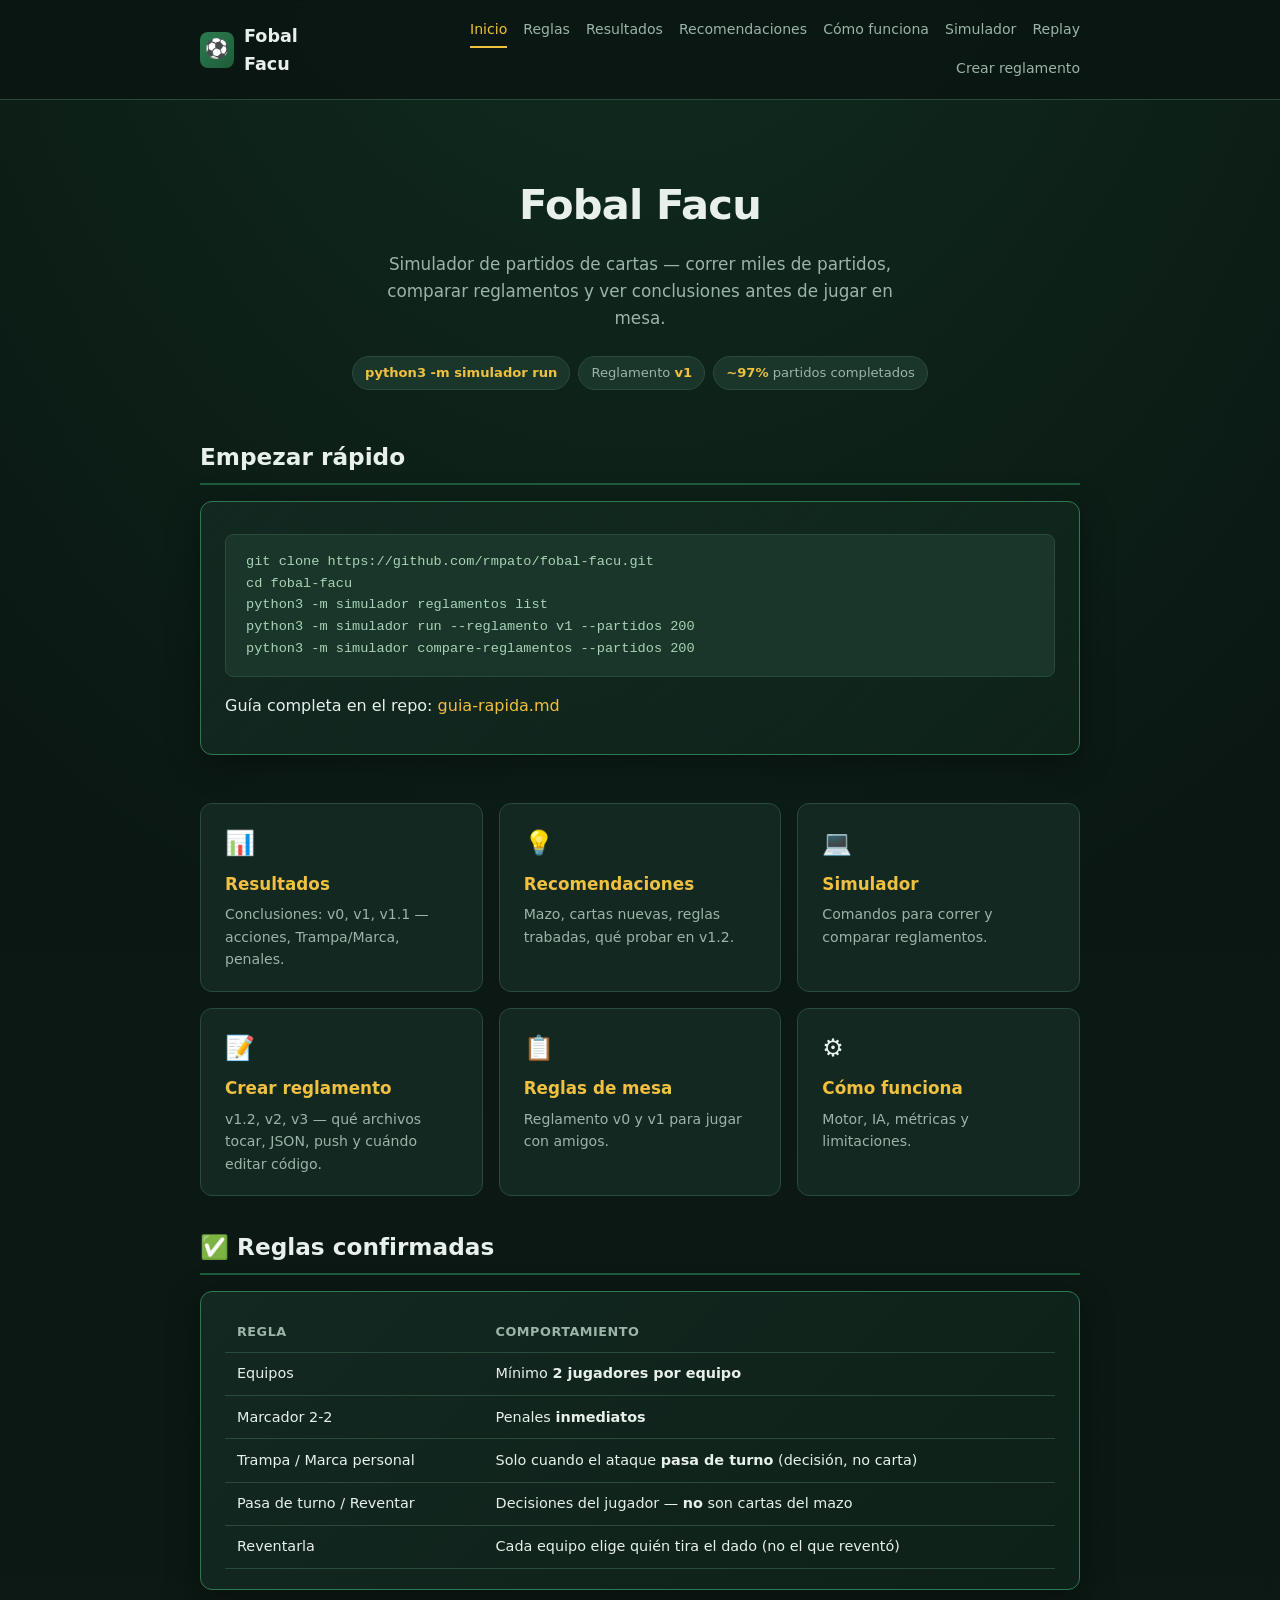
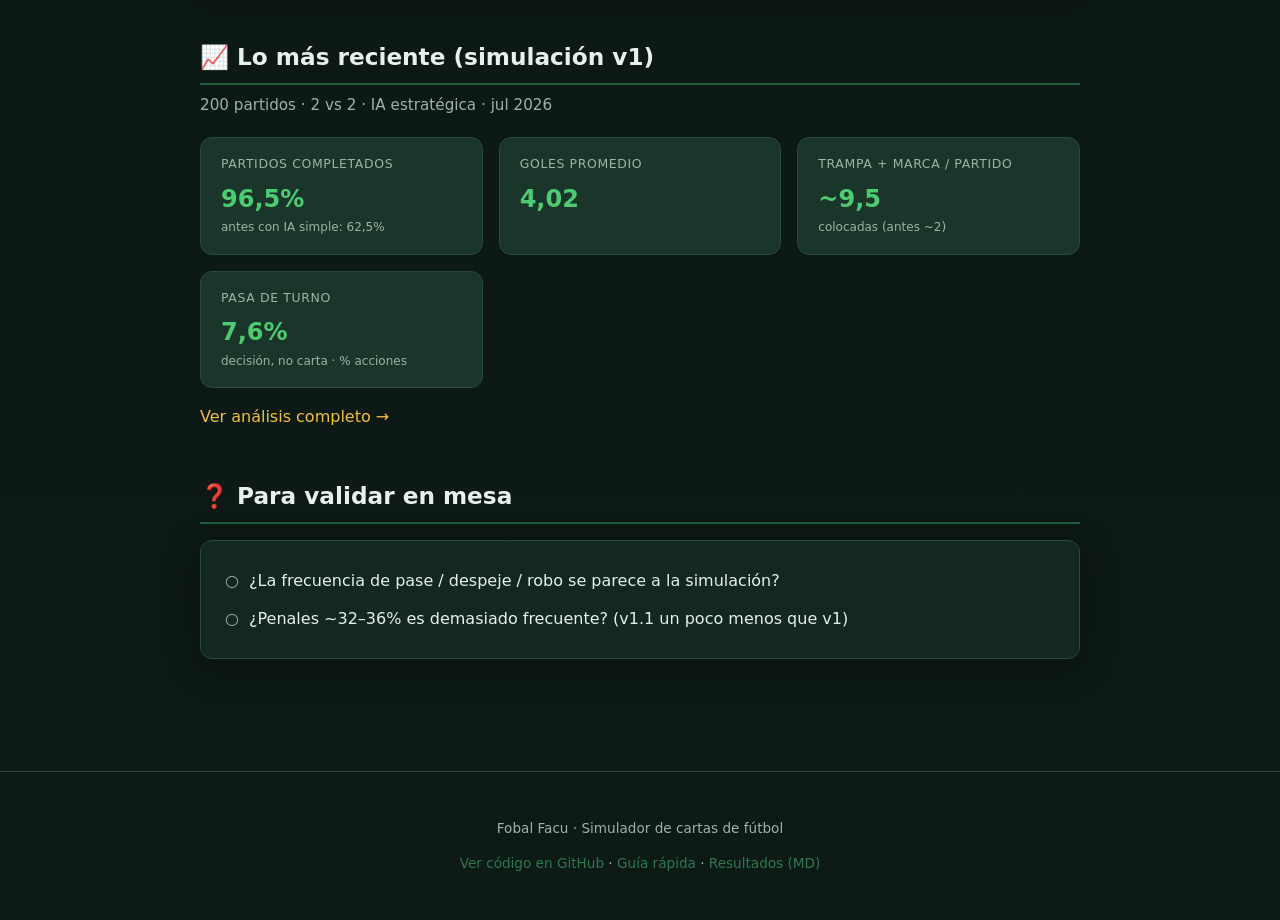
==== docs/index.html @ 6ca6398d "Add spectator mode, terminal replay controls, and web replay page. Introduce `simulador ver` with li" ====
<!DOCTYPE html>
<html lang="es-AR">
<head>
  <meta charset="UTF-8">
  <meta name="viewport" content="width=device-width, initial-scale=1.0">
  <base id="site-base" href="./">
  <script>
    (function () {
      var el = document.getElementById("site-base");
      if (location.hostname.endsWith("github.io")) {
        var repo = location.pathname.split("/").filter(Boolean)[0];
        if (repo) el.href = "/" + repo + "/";
      }
    })();
  </script>
  <meta name="description" content="Fobal Facu — juego de cartas de fútbol. Reglas, simulación y playtesting.">
  <title>Fobal Facu — Inicio</title>
  <link rel="stylesheet" href="assets/css/style.css">
</head>
<body>
  <header class="site-header">
    <div class="header-inner">
      <a class="logo" href="index.html">
        <span class="logo-icon">⚽</span>
        <span>Fobal Facu</span>
      </a>
      <nav>
        <a href="index.html" data-page="index.html">Inicio</a>
        <a href="reglas.html" data-page="reglas.html">Reglas</a>
        <a href="resultados.html" data-page="resultados.html">Resultados</a>
        <a href="recomendaciones.html" data-page="recomendaciones.html">Recomendaciones</a>
        <a href="como-funciona.html" data-page="como-funciona.html">Cómo funciona</a>
        <a href="simulador.html" data-page="simulador.html">Simulador</a>
        <a href="replay.html" data-page="replay.html">Replay</a>
        <a href="crear-reglamento.html" data-page="crear-reglamento.html">Crear reglamento</a>
      </nav>
    </div>
  </header>

  <main>
    <div class="hero">
      <h1>Fobal Facu</h1>
      <p class="subtitle">
        Simulador de partidos de cartas — correr miles de partidos, comparar reglamentos y ver conclusiones antes de jugar en mesa.
      </p>
      <div class="badges">
        <span class="badge"><strong>python3 -m simulador run</strong></span>
        <span class="badge">Reglamento <strong>v1</strong></span>
        <span class="badge"><strong>~97%</strong> partidos completados</span>
      </div>
    </div>

    <section id="quickstart">
      <h2>Empezar rápido</h2>
      <div class="card highlight">
        <pre><code>git clone https://github.com/rmpato/fobal-facu.git
cd fobal-facu
python3 -m simulador reglamentos list
python3 -m simulador run --reglamento v1 --partidos 200
python3 -m simulador compare-reglamentos --partidos 200</code></pre>
        <p>Guía completa en el repo: <a href="https://github.com/rmpato/fobal-facu/blob/main/docs/guia-rapida.md">guia-rapida.md</a></p>
      </div>
    </section>

    <div class="nav-cards">
      <a class="nav-card" href="resultados.html">
        <div class="icon">📊</div>
        <h3>Resultados</h3>
        <p>Conclusiones: v0, v1, v1.1 — acciones, Trampa/Marca, penales.</p>
      </a>
      <a class="nav-card" href="recomendaciones.html">
        <div class="icon">💡</div>
        <h3>Recomendaciones</h3>
        <p>Mazo, cartas nuevas, reglas trabadas, qué probar en v1.2.</p>
      </a>
      <a class="nav-card" href="simulador.html">
        <div class="icon">💻</div>
        <h3>Simulador</h3>
        <p>Comandos para correr y comparar reglamentos.</p>
      </a>
      <a class="nav-card" href="crear-reglamento.html">
        <div class="icon">📝</div>
        <h3>Crear reglamento</h3>
        <p>v1.2, v2, v3 — qué archivos tocar, JSON, push y cuándo editar código.</p>
      </a>
      <a class="nav-card" href="reglas.html">
        <div class="icon">📋</div>
        <h3>Reglas de mesa</h3>
        <p>Reglamento v0 y v1 para jugar con amigos.</p>
      </a>
      <a class="nav-card" href="como-funciona.html">
        <div class="icon">⚙️</div>
        <h3>Cómo funciona</h3>
        <p>Motor, IA, métricas y limitaciones.</p>
      </a>
    </div>

    <section id="confirmado">
      <h2>✅ Reglas confirmadas</h2>
      <div class="card highlight">
        <table>
          <thead><tr><th>Regla</th><th>Comportamiento</th></tr></thead>
          <tbody>
            <tr><td>Equipos</td><td>Mínimo <strong>2 jugadores por equipo</strong></td></tr>
            <tr><td>Marcador 2-2</td><td>Penales <strong>inmediatos</strong></td></tr>
            <tr><td>Trampa / Marca personal</td><td>Solo cuando el ataque <strong>pasa de turno</strong> (decisión, no carta)</td></tr>
            <tr><td>Pasa de turno / Reventar</td><td>Decisiones del jugador — <strong>no</strong> son cartas del mazo</td></tr>
            <tr><td>Reventarla</td><td>Cada equipo elige quién tira el dado (no el que reventó)</td></tr>
          </tbody>
        </table>
      </div>
    </section>

    <section>
      <h2>📈 Lo más reciente (simulación v1)</h2>
      <p class="section-lead">200 partidos · 2 vs 2 · IA estratégica · jul 2026</p>
      <div class="compare-grid">
        <div class="stat-box">
          <div class="label">Partidos completados</div>
          <div class="values"><span class="val v1">96,5%</span></div>
          <div class="unit">antes con IA simple: 62,5%</div>
        </div>
        <div class="stat-box">
          <div class="label">Goles promedio</div>
          <div class="values"><span class="val v1">4,02</span></div>
        </div>
        <div class="stat-box">
          <div class="label">Trampa + Marca / partido</div>
          <div class="values"><span class="val v1">~9,5</span></div>
          <div class="unit">colocadas (antes ~2)</div>
        </div>
        <div class="stat-box">
          <div class="label">Pasa de turno</div>
          <div class="values"><span class="val v1">7,6%</span></div>
          <div class="unit">decisión, no carta · % acciones</div>
        </div>
      </div>
      <p><a href="resultados.html">Ver análisis completo →</a></p>
    </section>

    <section>
      <h2>❓ Para validar en mesa</h2>
      <div class="card">
        <ul class="checklist">
          <li>¿La frecuencia de pase / despeje / robo se parece a la simulación?</li>
          <li>¿Penales ~32–36% es demasiado frecuente? (v1.1 un poco menos que v1)</li>
        </ul>
      </div>
    </section>
  </main>

  <footer class="site-footer">
    <p>Fobal Facu · Simulador de cartas de fútbol</p>
    <p>
      <a id="repo-link" href="https://github.com/rmpato/fobal-facu">Ver código en GitHub</a>
      · <a href="https://github.com/rmpato/fobal-facu/blob/main/docs/guia-rapida.md">Guía rápida</a>
      · <a href="https://github.com/rmpato/fobal-facu/blob/main/docs/resultados-iniciales.md">Resultados (MD)</a>
    </p>
  </footer>
  <script src="assets/js/main.js"></script>
</body>
</html>
---- docs/assets/css/style.css ----
:root {
  --bg: #0a1612;
  --bg-card: #122820;
  --bg-elevated: #1a3529;
  --pitch: #1e5c3a;
  --pitch-light: #2d7a50;
  --line: #2a4a3a;
  --text: #e8f0eb;
  --text-muted: #9bb5a8;
  --accent: #f0c040;
  --accent-soft: rgba(240, 192, 64, 0.15);
  --v0: #6b8f9e;
  --v1: #4ecb71;
  --v11: #7eb8e8;
  --warn: #e8924f;
  --radius: 12px;
  --shadow: 0 8px 32px rgba(0, 0, 0, 0.35);
  --font: "Segoe UI", system-ui, -apple-system, sans-serif;
  --mono: ui-monospace, "Cascadia Code", monospace;
  --max: 920px;
}

*,
*::before,
*::after {
  box-sizing: border-box;
}

html {
  scroll-behavior: smooth;
}

body {
  margin: 0;
  font-family: var(--font);
  background: var(--bg);
  color: var(--text);
  line-height: 1.6;
  background-image:
    radial-gradient(ellipse 80% 50% at 50% -10%, rgba(30, 92, 58, 0.35), transparent),
    linear-gradient(180deg, var(--bg) 0%, #0d1a15 100%);
  min-height: 100vh;
}

a {
  color: var(--accent);
  text-decoration: none;
}

a:hover {
  text-decoration: underline;
}

/* Header */
.site-header {
  position: sticky;
  top: 0;
  z-index: 100;
  background: rgba(10, 22, 18, 0.92);
  backdrop-filter: blur(12px);
  border-bottom: 1px solid var(--line);
}

.header-inner {
  max-width: var(--max);
  margin: 0 auto;
  padding: 0.75rem 1.25rem;
  display: flex;
  align-items: center;
  justify-content: space-between;
  gap: 1rem;
}

.logo {
  display: flex;
  align-items: center;
  gap: 0.6rem;
  font-weight: 700;
  font-size: 1.1rem;
  color: var(--text);
  text-decoration: none;
}

.logo:hover {
  text-decoration: none;
}

.logo-icon {
  width: 36px;
  height: 36px;
  background: linear-gradient(135deg, var(--pitch-light), var(--pitch));
  border-radius: 8px;
  display: grid;
  place-items: center;
  font-size: 1.2rem;
}

nav {
  display: flex;
  gap: 0.25rem 1rem;
  flex-wrap: wrap;
  justify-content: flex-end;
}

nav a {
  color: var(--text-muted);
  font-size: 0.88rem;
  font-weight: 500;
  padding: 0.35rem 0;
  text-decoration: none;
  border-bottom: 2px solid transparent;
}

nav a:hover,
nav a.active {
  color: var(--text);
  text-decoration: none;
  border-bottom-color: var(--accent);
}

nav a.active {
  color: var(--accent);
}

.page-hero {
  padding: 1.25rem 0 2rem;
}

.page-hero h1 {
  font-size: clamp(1.5rem, 4vw, 2rem);
  margin: 0 0 0.5rem;
}

.page-hero .lead {
  color: var(--text-muted);
  margin: 0;
  max-width: 640px;
}

.nav-cards {
  display: grid;
  grid-template-columns: repeat(auto-fit, minmax(240px, 1fr));
  gap: 1rem;
  margin: 2rem 0;
}

.nav-card {
  display: block;
  background: var(--bg-card);
  border: 1px solid var(--line);
  border-radius: var(--radius);
  padding: 1.25rem 1.5rem;
  color: var(--text);
  text-decoration: none;
  transition: border-color 0.15s, transform 0.15s;
}

.nav-card:hover {
  text-decoration: none;
  border-color: var(--pitch-light);
  transform: translateY(-2px);
}

.nav-card .icon {
  font-size: 1.5rem;
  margin-bottom: 0.5rem;
}

.nav-card h3 {
  margin: 0 0 0.35rem;
  color: var(--accent);
  font-size: 1.05rem;
}

.nav-card p {
  margin: 0;
  font-size: 0.88rem;
  color: var(--text-muted);
}

.section-lead {
  color: var(--text-muted);
  margin: -0.5rem 0 1.25rem;
  font-size: 0.95rem;
}

.tag {
  display: inline-block;
  font-size: 0.72rem;
  font-weight: 600;
  text-transform: uppercase;
  letter-spacing: 0.05em;
  padding: 0.2rem 0.5rem;
  border-radius: 4px;
  background: var(--accent-soft);
  color: var(--accent);
  margin-bottom: 0.5rem;
}

.tag.new {
  background: rgba(78, 203, 113, 0.15);
  color: var(--v1);
}

td.better {
  color: var(--v1);
  font-weight: 600;
}

td.worse {
  color: var(--warn);
}

.action-legend {
  display: flex;
  flex-wrap: wrap;
  gap: 0.5rem 1rem;
  margin: 1rem 0;
  font-size: 0.82rem;
}

.action-legend span::before {
  content: "";
  display: inline-block;
  width: 10px;
  height: 10px;
  border-radius: 2px;
  margin-right: 0.35rem;
  vertical-align: middle;
}

.legend-pase::before { background: var(--v1); }
.legend-despeje::before { background: #5a9fd4; }
.legend-robo::before { background: var(--warn); }
.legend-disparo::before { background: var(--accent); }
.legend-pasat::before { background: #b07ad4; }
.legend-falta::before { background: var(--v0); }

.breadcrumb {
  font-size: 0.85rem;
  color: var(--text-muted);
  margin-bottom: 0.5rem;
}

.breadcrumb a {
  color: var(--text-muted);
}

/* Main */
main {
  max-width: var(--max);
  margin: 0 auto;
  padding: 2rem 1.25rem 4rem;
}

.hero {
  text-align: center;
  padding: 2.5rem 0 3rem;
}

.hero h1 {
  font-size: clamp(1.8rem, 5vw, 2.6rem);
  margin: 0 0 0.75rem;
  letter-spacing: -0.02em;
}

.hero .subtitle {
  color: var(--text-muted);
  font-size: 1.05rem;
  max-width: 540px;
  margin: 0 auto 1.5rem;
}

.badges {
  display: flex;
  gap: 0.5rem;
  justify-content: center;
  flex-wrap: wrap;
}

.badge {
  background: var(--bg-elevated);
  border: 1px solid var(--line);
  padding: 0.35rem 0.75rem;
  border-radius: 999px;
  font-size: 0.82rem;
  color: var(--text-muted);
}

.badge strong {
  color: var(--accent);
}

/* Sections */
section {
  margin-bottom: 3rem;
}

section h2 {
  font-size: 1.45rem;
  margin: 0 0 1rem;
  padding-bottom: 0.5rem;
  border-bottom: 2px solid var(--pitch);
  display: flex;
  align-items: center;
  gap: 0.5rem;
}

section h3 {
  font-size: 1.1rem;
  margin: 1.5rem 0 0.75rem;
  color: var(--accent);
}

.card {
  background: var(--bg-card);
  border: 1px solid var(--line);
  border-radius: var(--radius);
  padding: 1.25rem 1.5rem;
  margin-bottom: 1rem;
  box-shadow: var(--shadow);
}

.card.highlight {
  border-color: var(--pitch-light);
  background: linear-gradient(135deg, var(--bg-card), rgba(30, 92, 58, 0.12));
}

.card.warn {
  border-color: rgba(232, 146, 79, 0.4);
  background: rgba(232, 146, 79, 0.06);
}

/* Tabs */
.tabs {
  display: flex;
  gap: 0.5rem;
  margin-bottom: 1rem;
}

.tab-btn {
  background: var(--bg-elevated);
  border: 1px solid var(--line);
  color: var(--text-muted);
  padding: 0.5rem 1rem;
  border-radius: 8px;
  cursor: pointer;
  font-family: inherit;
  font-size: 0.9rem;
  font-weight: 600;
  transition: all 0.15s;
}

.tab-btn:hover {
  color: var(--text);
  border-color: var(--pitch-light);
}

.tab-btn.active {
  background: var(--pitch);
  color: white;
  border-color: var(--pitch-light);
}

.tab-panel {
  display: none;
}

.tab-panel.active {
  display: block;
}

/* Tables */
.table-wrap {
  overflow-x: auto;
  margin: 1rem 0;
}

table {
  width: 100%;
  border-collapse: collapse;
  font-size: 0.9rem;
}

th,
td {
  padding: 0.6rem 0.75rem;
  text-align: left;
  border-bottom: 1px solid var(--line);
}

th {
  color: var(--text-muted);
  font-weight: 600;
  font-size: 0.8rem;
  text-transform: uppercase;
  letter-spacing: 0.04em;
}

tr:hover td {
  background: rgba(255, 255, 255, 0.02);
}

.num {
  font-variant-numeric: tabular-nums;
  text-align: right;
}

td.v0 {
  color: var(--v0);
}

td.v1 {
  color: var(--v1);
}

td.v11 {
  color: var(--v11);
}

/* Bar charts */
.bar-chart {
  display: flex;
  flex-direction: column;
  gap: 0.85rem;
  margin: 1.25rem 0;
}

.bar-row {
  display: grid;
  grid-template-columns: 140px 1fr 48px;
  gap: 0.75rem;
  align-items: center;
}

.bar-label {
  font-size: 0.85rem;
  color: var(--text-muted);
}

.bar-track {
  height: 22px;
  background: var(--bg-elevated);
  border-radius: 6px;
  overflow: hidden;
  border: 1px solid var(--line);
}

.bar-fill {
  height: 100%;
  border-radius: 5px;
  transition: width 0.6s ease;
}

.bar-fill.v0 {
  background: linear-gradient(90deg, #4a6670, var(--v0));
}

.bar-fill.v1 {
  background: linear-gradient(90deg, #2d8a4a, var(--v1));
}

.bar-fill.gold {
  background: linear-gradient(90deg, #b8922a, var(--accent));
}

.bar-value {
  font-size: 0.85rem;
  font-weight: 600;
  text-align: right;
  font-variant-numeric: tabular-nums;
}

/* Compare grid */
.compare-grid {
  display: grid;
  grid-template-columns: repeat(auto-fit, minmax(260px, 1fr));
  gap: 1rem;
  margin: 1rem 0;
}

.stat-box {
  background: var(--bg-elevated);
  border: 1px solid var(--line);
  border-radius: var(--radius);
  padding: 1rem 1.25rem;
}

.stat-box .label {
  font-size: 0.78rem;
  text-transform: uppercase;
  letter-spacing: 0.05em;
  color: var(--text-muted);
  margin-bottom: 0.35rem;
}

.stat-box .values {
  display: flex;
  gap: 1rem;
  align-items: baseline;
}

.stat-box .val {
  font-size: 1.5rem;
  font-weight: 700;
}

.stat-box .val.v0 {
  color: var(--v0);
}

.stat-box .val.v1 {
  color: var(--v1);
}

.stat-box .val.v11 {
  color: var(--v11);
}

.stat-box .unit {
  font-size: 0.75rem;
  color: var(--text-muted);
}

/* Lists */
ul.findings {
  margin: 0;
  padding-left: 1.25rem;
}

ul.findings li {
  margin-bottom: 0.5rem;
}

ul.findings li::marker {
  color: var(--pitch-light);
}

code,
pre {
  font-family: var(--mono);
  font-size: 0.85rem;
}

pre {
  background: var(--bg-elevated);
  border: 1px solid var(--line);
  border-radius: 8px;
  padding: 1rem 1.25rem;
  overflow-x: auto;
  margin: 0.75rem 0;
}

pre code {
  color: #a8d4b8;
}

/* Deck pills */
.deck-grid {
  display: grid;
  grid-template-columns: repeat(auto-fill, minmax(200px, 1fr));
  gap: 0.5rem;
}

.deck-item {
  display: flex;
  justify-content: space-between;
  background: var(--bg-elevated);
  border: 1px solid var(--line);
  border-radius: 8px;
  padding: 0.5rem 0.75rem;
  font-size: 0.88rem;
}

.deck-item .count {
  color: var(--accent);
  font-weight: 700;
}

/* Footer */
.site-footer {
  border-top: 1px solid var(--line);
  padding: 2rem 1.25rem;
  text-align: center;
  color: var(--text-muted);
  font-size: 0.85rem;
}

.site-footer a {
  color: var(--pitch-light);
}

.checklist {
  list-style: none;
  padding: 0;
  margin: 0;
}

.checklist li {
  padding: 0.4rem 0;
  padding-left: 1.5rem;
  position: relative;
}

.checklist li::before {
  content: "○";
  position: absolute;
  left: 0;
  color: var(--text-muted);
}

/* Flow diagram */
.flow-steps {
  display: flex;
  flex-direction: column;
  gap: 0.25rem;
}

.flow-step {
  display: flex;
  gap: 1rem;
  align-items: flex-start;
  background: var(--bg-elevated);
  border: 1px solid var(--line);
  border-radius: 8px;
  padding: 0.85rem 1rem;
}

.flow-num {
  flex-shrink: 0;
  width: 28px;
  height: 28px;
  background: var(--pitch);
  color: white;
  border-radius: 50%;
  display: grid;
  place-items: center;
  font-size: 0.85rem;
  font-weight: 700;
}

.flow-arrow {
  text-align: center;
  color: var(--text-muted);
  font-size: 0.9rem;
  padding: 0.15rem 0;
}

.flow-diagram {
  font-size: 0.8rem;
  line-height: 1.5;
  color: #a8d4b8;
  white-space: pre-wrap;
  margin: 0;
}

@media (max-width: 600px) {
  .bar-row {
    grid-template-columns: 1fr;
    gap: 0.25rem;
  }

  .bar-value {
    text-align: left;
  }

  nav {
    justify-content: center;
    gap: 0.5rem 0.75rem;
  }

  nav a {
    font-size: 0.8rem;
  }

  .header-inner {
    flex-direction: column;
    align-items: stretch;
  }
}
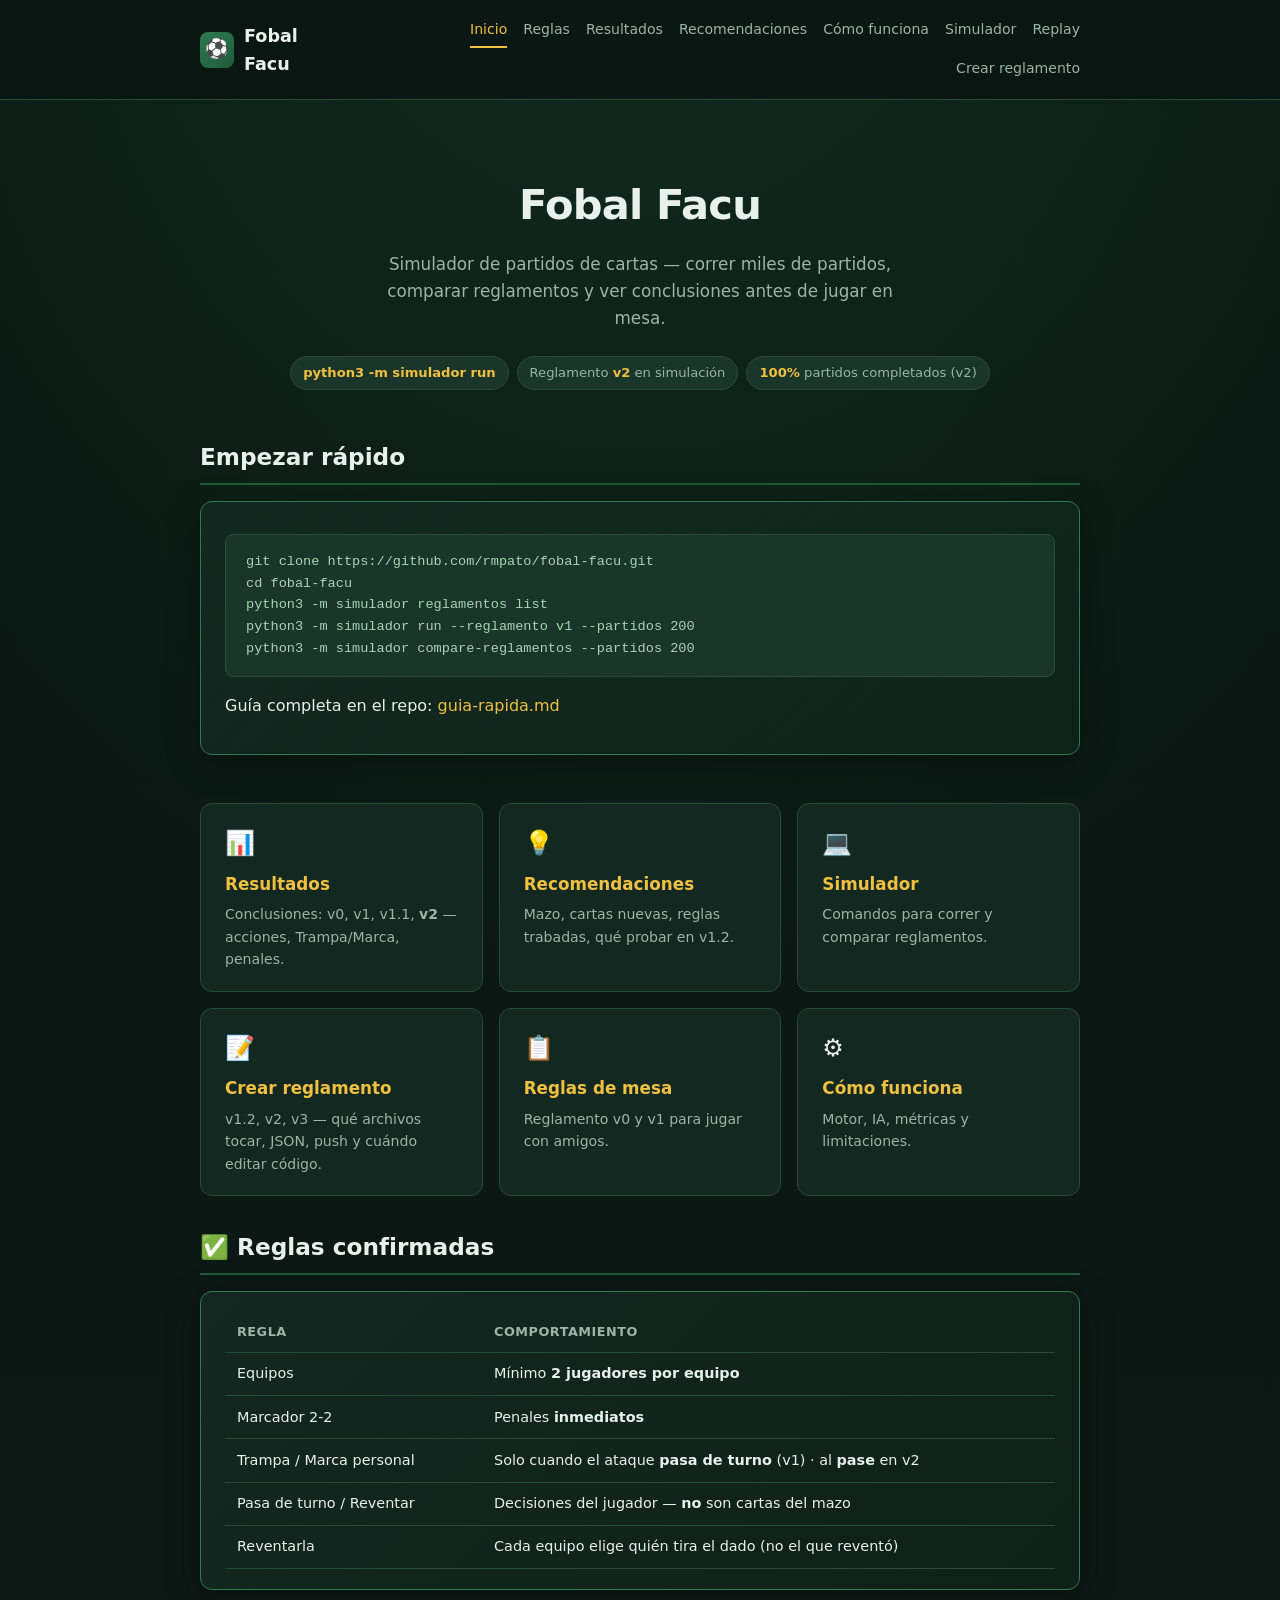
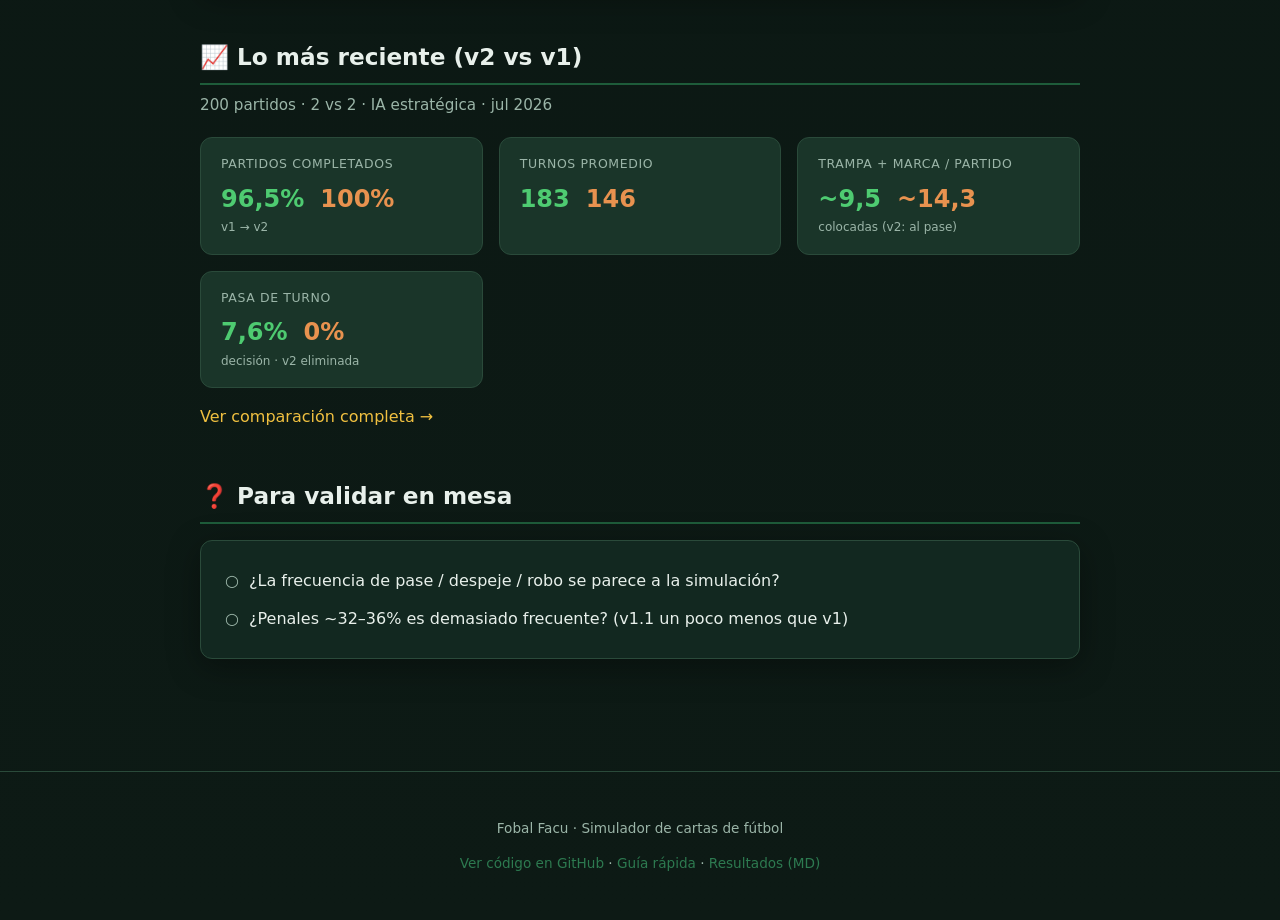
==== commit 0fce540f: "Add reglamento v2 and publish comparison results on the site. Introduces v2 rules (no pasa turno, tr" ====
--- a/docs/index.html
+++ b/docs/index.html
@@ -45,8 +45,8 @@
       </p>
       <div class="badges">
         <span class="badge"><strong>python3 -m simulador run</strong></span>
-        <span class="badge">Reglamento <strong>v1</strong></span>
-        <span class="badge"><strong>~97%</strong> partidos completados</span>
+        <span class="badge">Reglamento <strong>v2</strong> en simulación</span>
+        <span class="badge"><strong>100%</strong> partidos completados (v2)</span>
       </div>
     </div>
 
@@ -66,7 +66,7 @@
       <a class="nav-card" href="resultados.html">
         <div class="icon">📊</div>
         <h3>Resultados</h3>
-        <p>Conclusiones: v0, v1, v1.1 — acciones, Trampa/Marca, penales.</p>
+        <p>Conclusiones: v0, v1, v1.1, <strong>v2</strong> — acciones, Trampa/Marca, penales.</p>
       </a>
       <a class="nav-card" href="recomendaciones.html">
         <div class="icon">💡</div>
@@ -103,7 +103,7 @@
           <tbody>
             <tr><td>Equipos</td><td>Mínimo <strong>2 jugadores por equipo</strong></td></tr>
             <tr><td>Marcador 2-2</td><td>Penales <strong>inmediatos</strong></td></tr>
-            <tr><td>Trampa / Marca personal</td><td>Solo cuando el ataque <strong>pasa de turno</strong> (decisión, no carta)</td></tr>
+            <tr><td>Trampa / Marca personal</td><td>Solo cuando el ataque <strong>pasa de turno</strong> (v1) · al <strong>pase</strong> en v2</td></tr>
             <tr><td>Pasa de turno / Reventar</td><td>Decisiones del jugador — <strong>no</strong> son cartas del mazo</td></tr>
             <tr><td>Reventarla</td><td>Cada equipo elige quién tira el dado (no el que reventó)</td></tr>
           </tbody>
@@ -112,30 +112,30 @@
     </section>
 
     <section>
-      <h2>📈 Lo más reciente (simulación v1)</h2>
+      <h2>📈 Lo más reciente (v2 vs v1)</h2>
       <p class="section-lead">200 partidos · 2 vs 2 · IA estratégica · jul 2026</p>
       <div class="compare-grid">
         <div class="stat-box">
           <div class="label">Partidos completados</div>
-          <div class="values"><span class="val v1">96,5%</span></div>
-          <div class="unit">antes con IA simple: 62,5%</div>
+          <div class="values"><span class="val v1">96,5%</span><span class="val v2">100%</span></div>
+          <div class="unit">v1 → v2</div>
         </div>
         <div class="stat-box">
-          <div class="label">Goles promedio</div>
-          <div class="values"><span class="val v1">4,02</span></div>
+          <div class="label">Turnos promedio</div>
+          <div class="values"><span class="val v1">183</span><span class="val v2">146</span></div>
         </div>
         <div class="stat-box">
           <div class="label">Trampa + Marca / partido</div>
-          <div class="values"><span class="val v1">~9,5</span></div>
-          <div class="unit">colocadas (antes ~2)</div>
+          <div class="values"><span class="val v1">~9,5</span><span class="val v2">~14,3</span></div>
+          <div class="unit">colocadas (v2: al pase)</div>
         </div>
         <div class="stat-box">
           <div class="label">Pasa de turno</div>
-          <div class="values"><span class="val v1">7,6%</span></div>
-          <div class="unit">decisión, no carta · % acciones</div>
+          <div class="values"><span class="val v1">7,6%</span><span class="val v2">0%</span></div>
+          <div class="unit">decisión · v2 eliminada</div>
         </div>
       </div>
-      <p><a href="resultados.html">Ver análisis completo →</a></p>
+      <p><a href="resultados.html#compare-cli">Ver comparación completa →</a></p>
     </section>
 
     <section>
--- a/docs/assets/css/style.css
+++ b/docs/assets/css/style.css
@@ -12,6 +12,7 @@
   --v0: #6b8f9e;
   --v1: #4ecb71;
   --v11: #7eb8e8;
+  --v2: #e8924f;
   --warn: #e8924f;
   --radius: 12px;
   --shadow: 0 8px 32px rgba(0, 0, 0, 0.35);
@@ -418,6 +419,11 @@
   color: var(--v11);
 }
 
+td.v2 {
+  color: var(--v2);
+  font-weight: 600;
+}
+
 /* Bar charts */
 .bar-chart {
   display: flex;
@@ -458,6 +464,10 @@
 
 .bar-fill.v1 {
   background: linear-gradient(90deg, #2d8a4a, var(--v1));
+}
+
+.bar-fill.v2 {
+  background: linear-gradient(90deg, #c07030, var(--v2));
 }
 
 .bar-fill.gold {
@@ -515,6 +525,10 @@
 
 .stat-box .val.v11 {
   color: var(--v11);
+}
+
+.stat-box .val.v2 {
+  color: var(--v2);
 }
 
 .stat-box .unit {
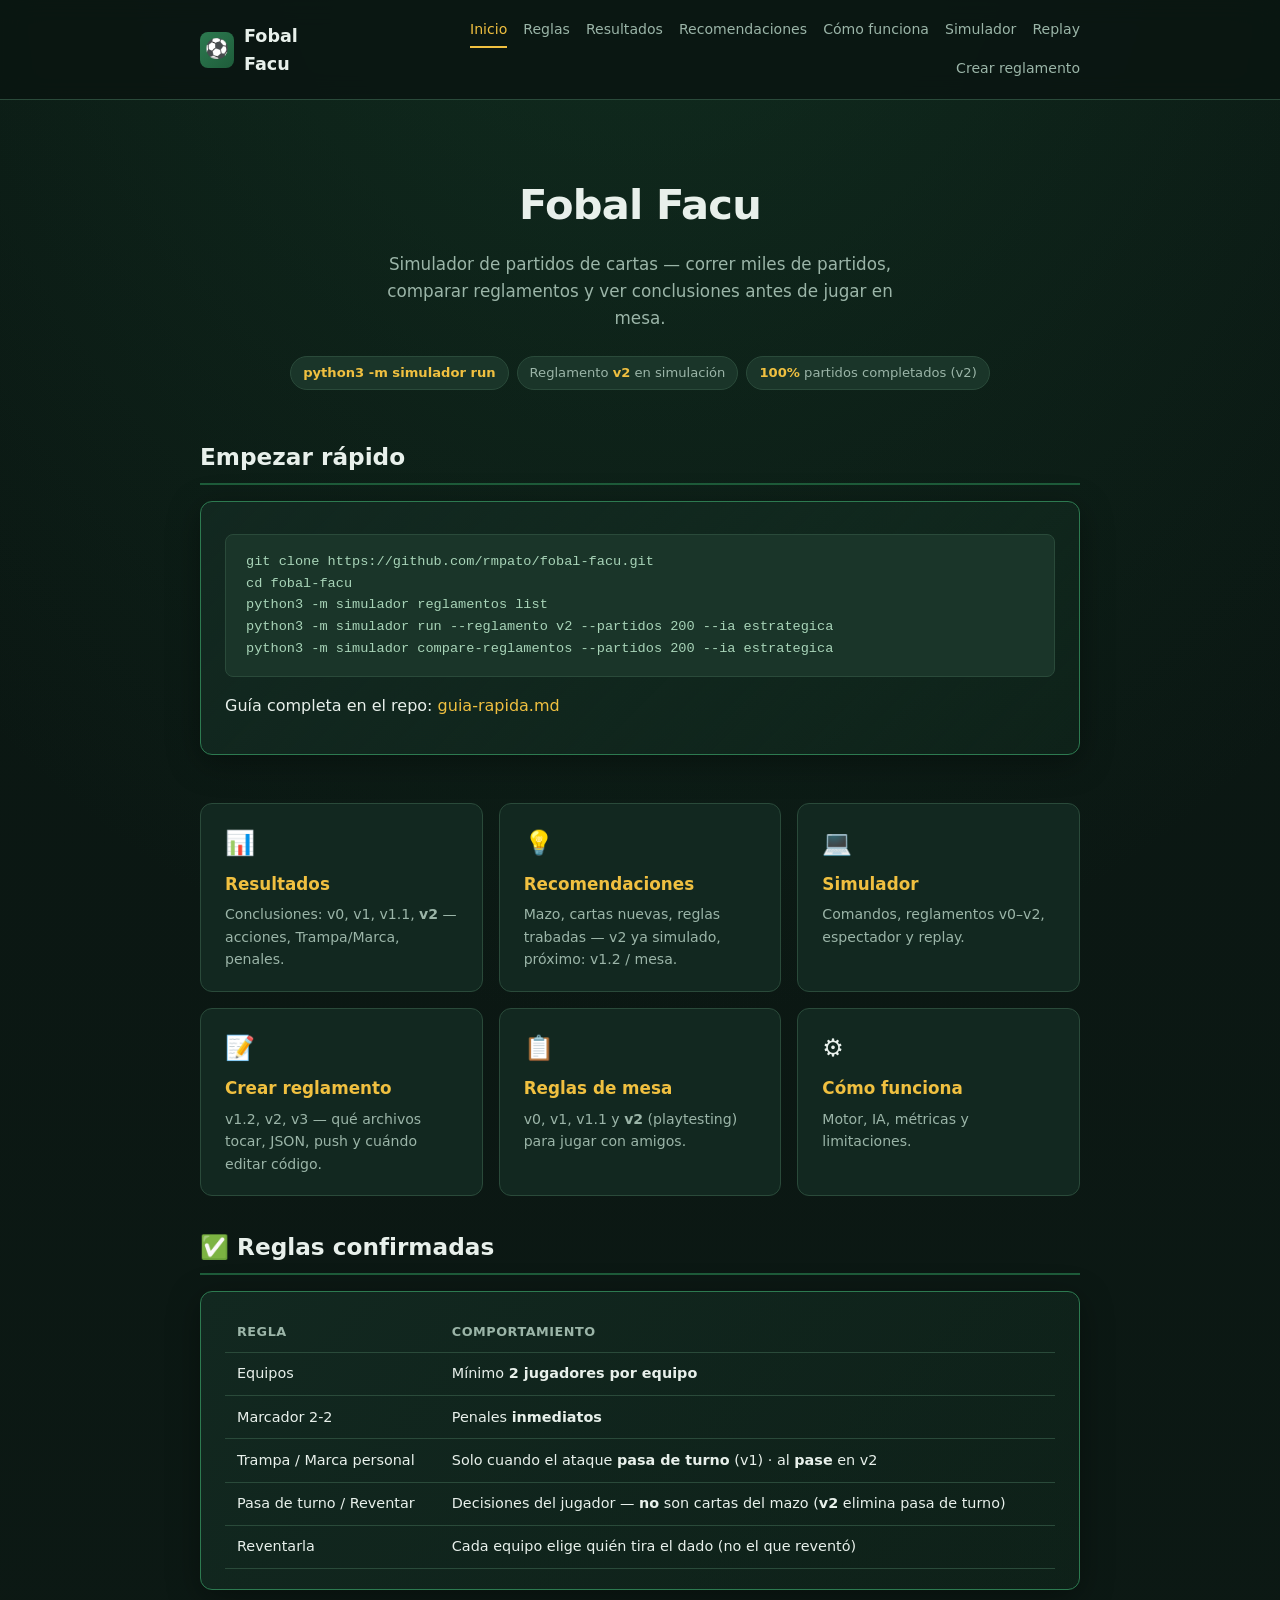
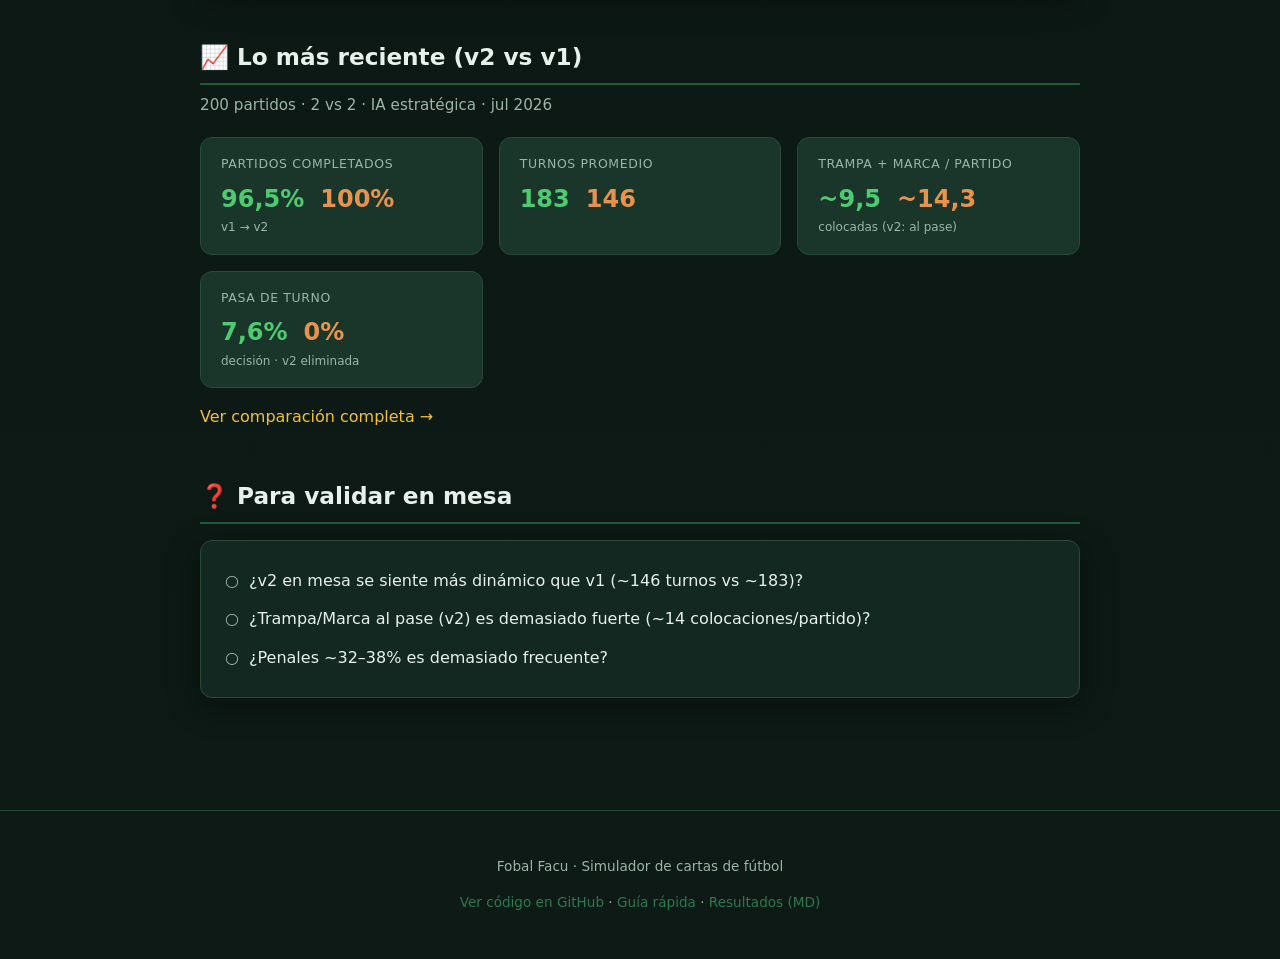
==== commit 6ba6f6b8: "Refresh site pages for reglamento v2 and latest sim state. Expand simulador.html with reglamentos ta" ====
--- a/docs/index.html
+++ b/docs/index.html
@@ -56,8 +56,8 @@
         <pre><code>git clone https://github.com/rmpato/fobal-facu.git
 cd fobal-facu
 python3 -m simulador reglamentos list
-python3 -m simulador run --reglamento v1 --partidos 200
-python3 -m simulador compare-reglamentos --partidos 200</code></pre>
+python3 -m simulador run --reglamento v2 --partidos 200 --ia estrategica
+python3 -m simulador compare-reglamentos --partidos 200 --ia estrategica</code></pre>
         <p>Guía completa en el repo: <a href="https://github.com/rmpato/fobal-facu/blob/main/docs/guia-rapida.md">guia-rapida.md</a></p>
       </div>
     </section>
@@ -71,12 +71,12 @@
       <a class="nav-card" href="recomendaciones.html">
         <div class="icon">💡</div>
         <h3>Recomendaciones</h3>
-        <p>Mazo, cartas nuevas, reglas trabadas, qué probar en v1.2.</p>
+        <p>Mazo, cartas nuevas, reglas trabadas — v2 ya simulado, próximo: v1.2 / mesa.</p>
       </a>
       <a class="nav-card" href="simulador.html">
         <div class="icon">💻</div>
         <h3>Simulador</h3>
-        <p>Comandos para correr y comparar reglamentos.</p>
+        <p>Comandos, reglamentos v0–v2, espectador y replay.</p>
       </a>
       <a class="nav-card" href="crear-reglamento.html">
         <div class="icon">📝</div>
@@ -86,7 +86,7 @@
       <a class="nav-card" href="reglas.html">
         <div class="icon">📋</div>
         <h3>Reglas de mesa</h3>
-        <p>Reglamento v0 y v1 para jugar con amigos.</p>
+        <p>v0, v1, v1.1 y <strong>v2</strong> (playtesting) para jugar con amigos.</p>
       </a>
       <a class="nav-card" href="como-funciona.html">
         <div class="icon">⚙️</div>
@@ -104,7 +104,7 @@
             <tr><td>Equipos</td><td>Mínimo <strong>2 jugadores por equipo</strong></td></tr>
             <tr><td>Marcador 2-2</td><td>Penales <strong>inmediatos</strong></td></tr>
             <tr><td>Trampa / Marca personal</td><td>Solo cuando el ataque <strong>pasa de turno</strong> (v1) · al <strong>pase</strong> en v2</td></tr>
-            <tr><td>Pasa de turno / Reventar</td><td>Decisiones del jugador — <strong>no</strong> son cartas del mazo</td></tr>
+            <tr><td>Pasa de turno / Reventar</td><td>Decisiones del jugador — <strong>no</strong> son cartas del mazo (<strong>v2</strong> elimina pasa de turno)</td></tr>
             <tr><td>Reventarla</td><td>Cada equipo elige quién tira el dado (no el que reventó)</td></tr>
           </tbody>
         </table>
@@ -142,8 +142,9 @@
       <h2>❓ Para validar en mesa</h2>
       <div class="card">
         <ul class="checklist">
-          <li>¿La frecuencia de pase / despeje / robo se parece a la simulación?</li>
-          <li>¿Penales ~32–36% es demasiado frecuente? (v1.1 un poco menos que v1)</li>
+          <li>¿v2 en mesa se siente más dinámico que v1 (~146 turnos vs ~183)?</li>
+          <li>¿Trampa/Marca al pase (v2) es demasiado fuerte (~14 colocaciones/partido)?</li>
+          <li>¿Penales ~32–38% es demasiado frecuente?</li>
         </ul>
       </div>
     </section>
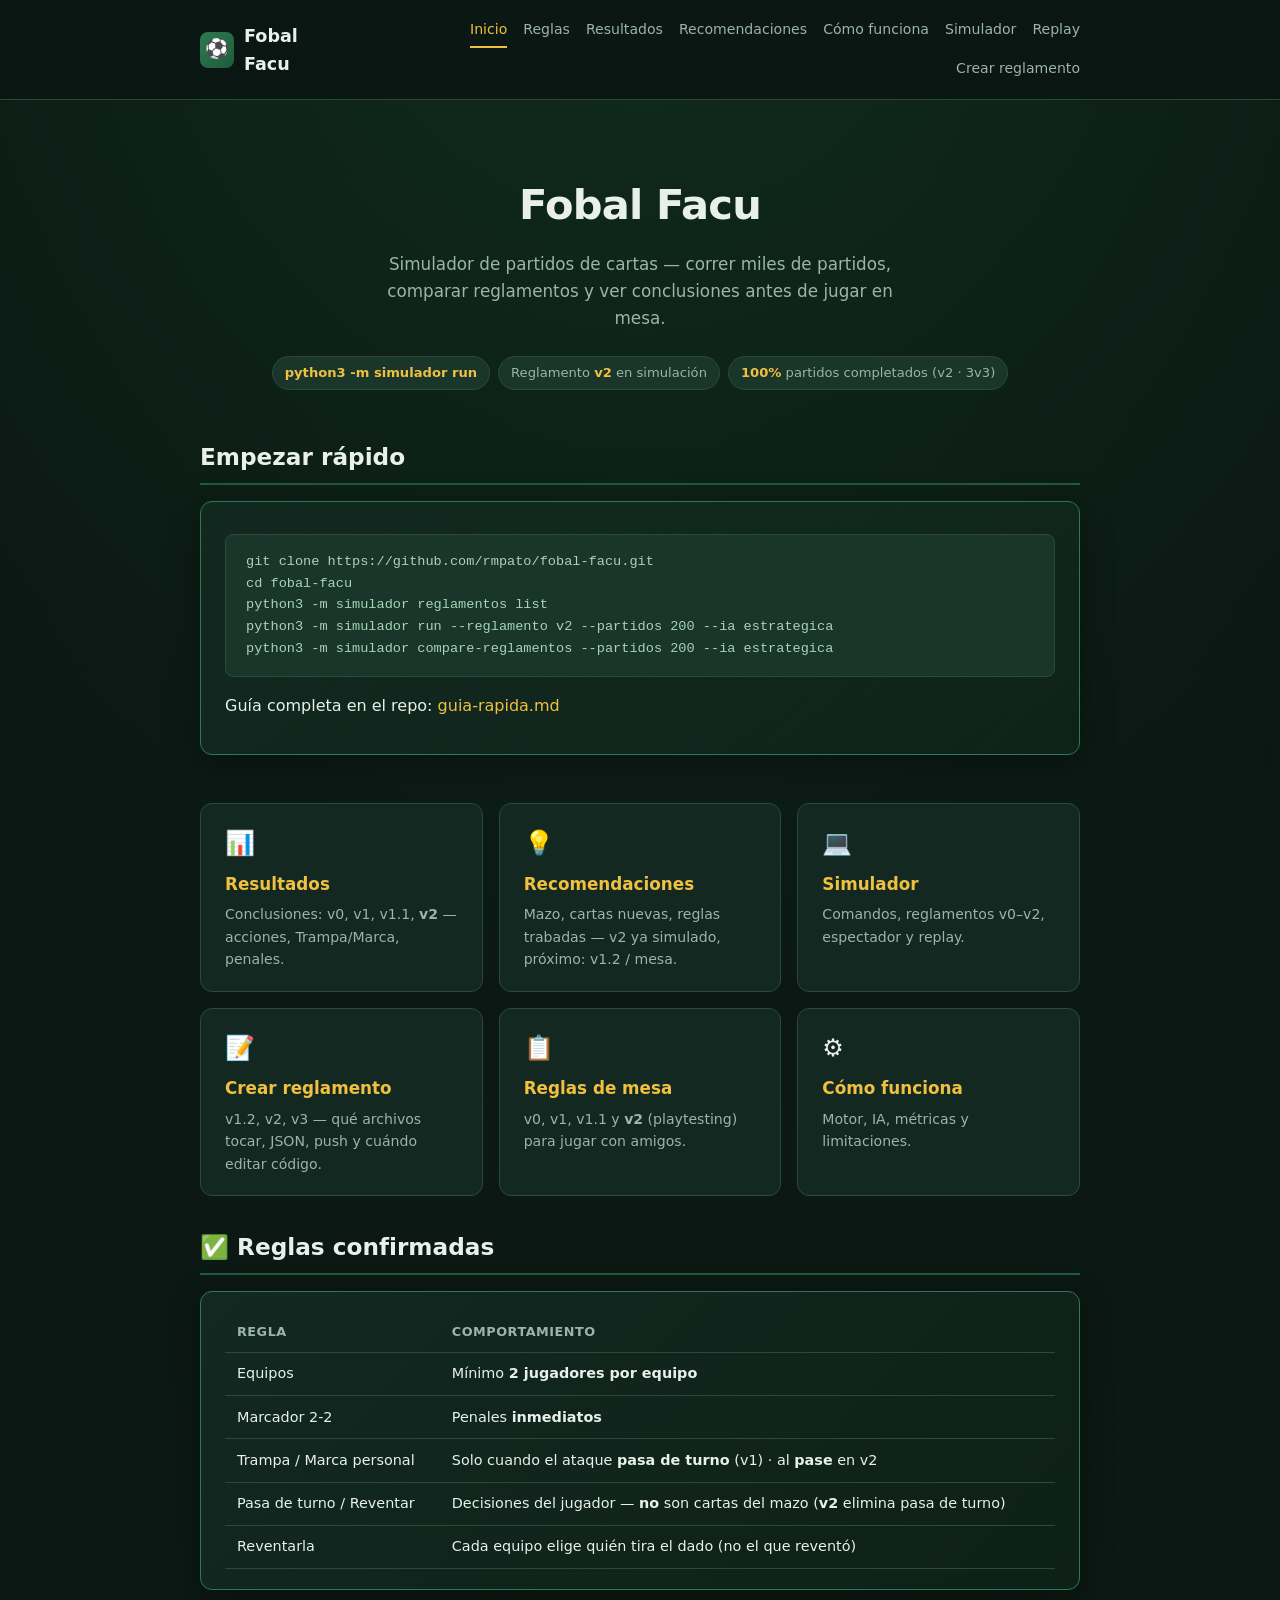
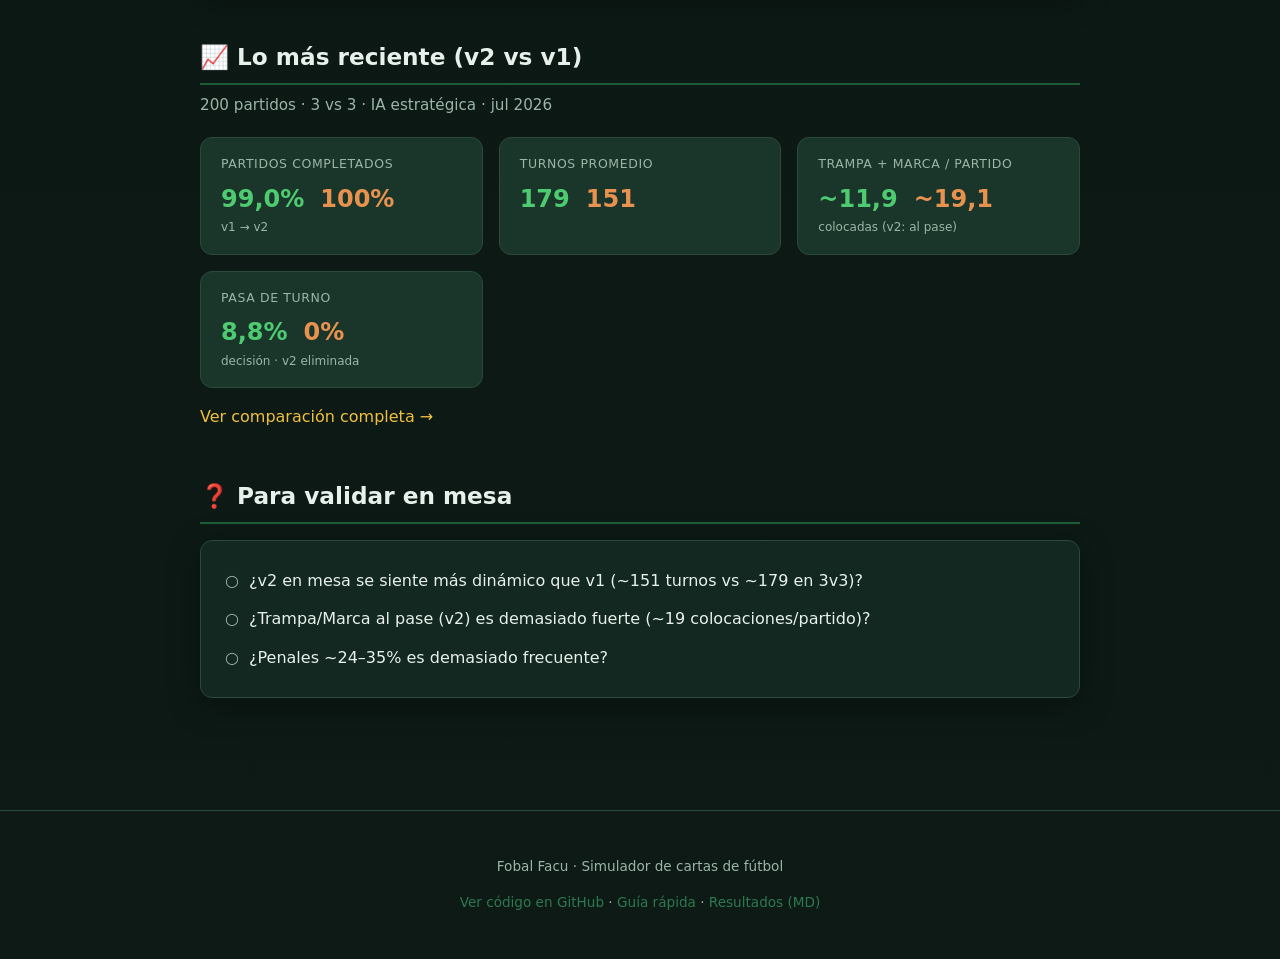
==== commit b4205c1e: "Switch default simulations to 3 vs 3 and refresh all reports. Set batch default to three players per" ====
--- a/docs/index.html
+++ b/docs/index.html
@@ -46,7 +46,7 @@
       <div class="badges">
         <span class="badge"><strong>python3 -m simulador run</strong></span>
         <span class="badge">Reglamento <strong>v2</strong> en simulación</span>
-        <span class="badge"><strong>100%</strong> partidos completados (v2)</span>
+        <span class="badge"><strong>100%</strong> partidos completados (v2 · 3v3)</span>
       </div>
     </div>
 
@@ -113,25 +113,25 @@
 
     <section>
       <h2>📈 Lo más reciente (v2 vs v1)</h2>
-      <p class="section-lead">200 partidos · 2 vs 2 · IA estratégica · jul 2026</p>
+      <p class="section-lead">200 partidos · 3 vs 3 · IA estratégica · jul 2026</p>
       <div class="compare-grid">
         <div class="stat-box">
           <div class="label">Partidos completados</div>
-          <div class="values"><span class="val v1">96,5%</span><span class="val v2">100%</span></div>
+          <div class="values"><span class="val v1">99,0%</span><span class="val v2">100%</span></div>
           <div class="unit">v1 → v2</div>
         </div>
         <div class="stat-box">
           <div class="label">Turnos promedio</div>
-          <div class="values"><span class="val v1">183</span><span class="val v2">146</span></div>
+          <div class="values"><span class="val v1">179</span><span class="val v2">151</span></div>
         </div>
         <div class="stat-box">
           <div class="label">Trampa + Marca / partido</div>
-          <div class="values"><span class="val v1">~9,5</span><span class="val v2">~14,3</span></div>
+          <div class="values"><span class="val v1">~11,9</span><span class="val v2">~19,1</span></div>
           <div class="unit">colocadas (v2: al pase)</div>
         </div>
         <div class="stat-box">
           <div class="label">Pasa de turno</div>
-          <div class="values"><span class="val v1">7,6%</span><span class="val v2">0%</span></div>
+          <div class="values"><span class="val v1">8,8%</span><span class="val v2">0%</span></div>
           <div class="unit">decisión · v2 eliminada</div>
         </div>
       </div>
@@ -142,9 +142,9 @@
       <h2>❓ Para validar en mesa</h2>
       <div class="card">
         <ul class="checklist">
-          <li>¿v2 en mesa se siente más dinámico que v1 (~146 turnos vs ~183)?</li>
-          <li>¿Trampa/Marca al pase (v2) es demasiado fuerte (~14 colocaciones/partido)?</li>
-          <li>¿Penales ~32–38% es demasiado frecuente?</li>
+          <li>¿v2 en mesa se siente más dinámico que v1 (~151 turnos vs ~179 en 3v3)?</li>
+          <li>¿Trampa/Marca al pase (v2) es demasiado fuerte (~19 colocaciones/partido)?</li>
+          <li>¿Penales ~24–35% es demasiado frecuente?</li>
         </ul>
       </div>
     </section>
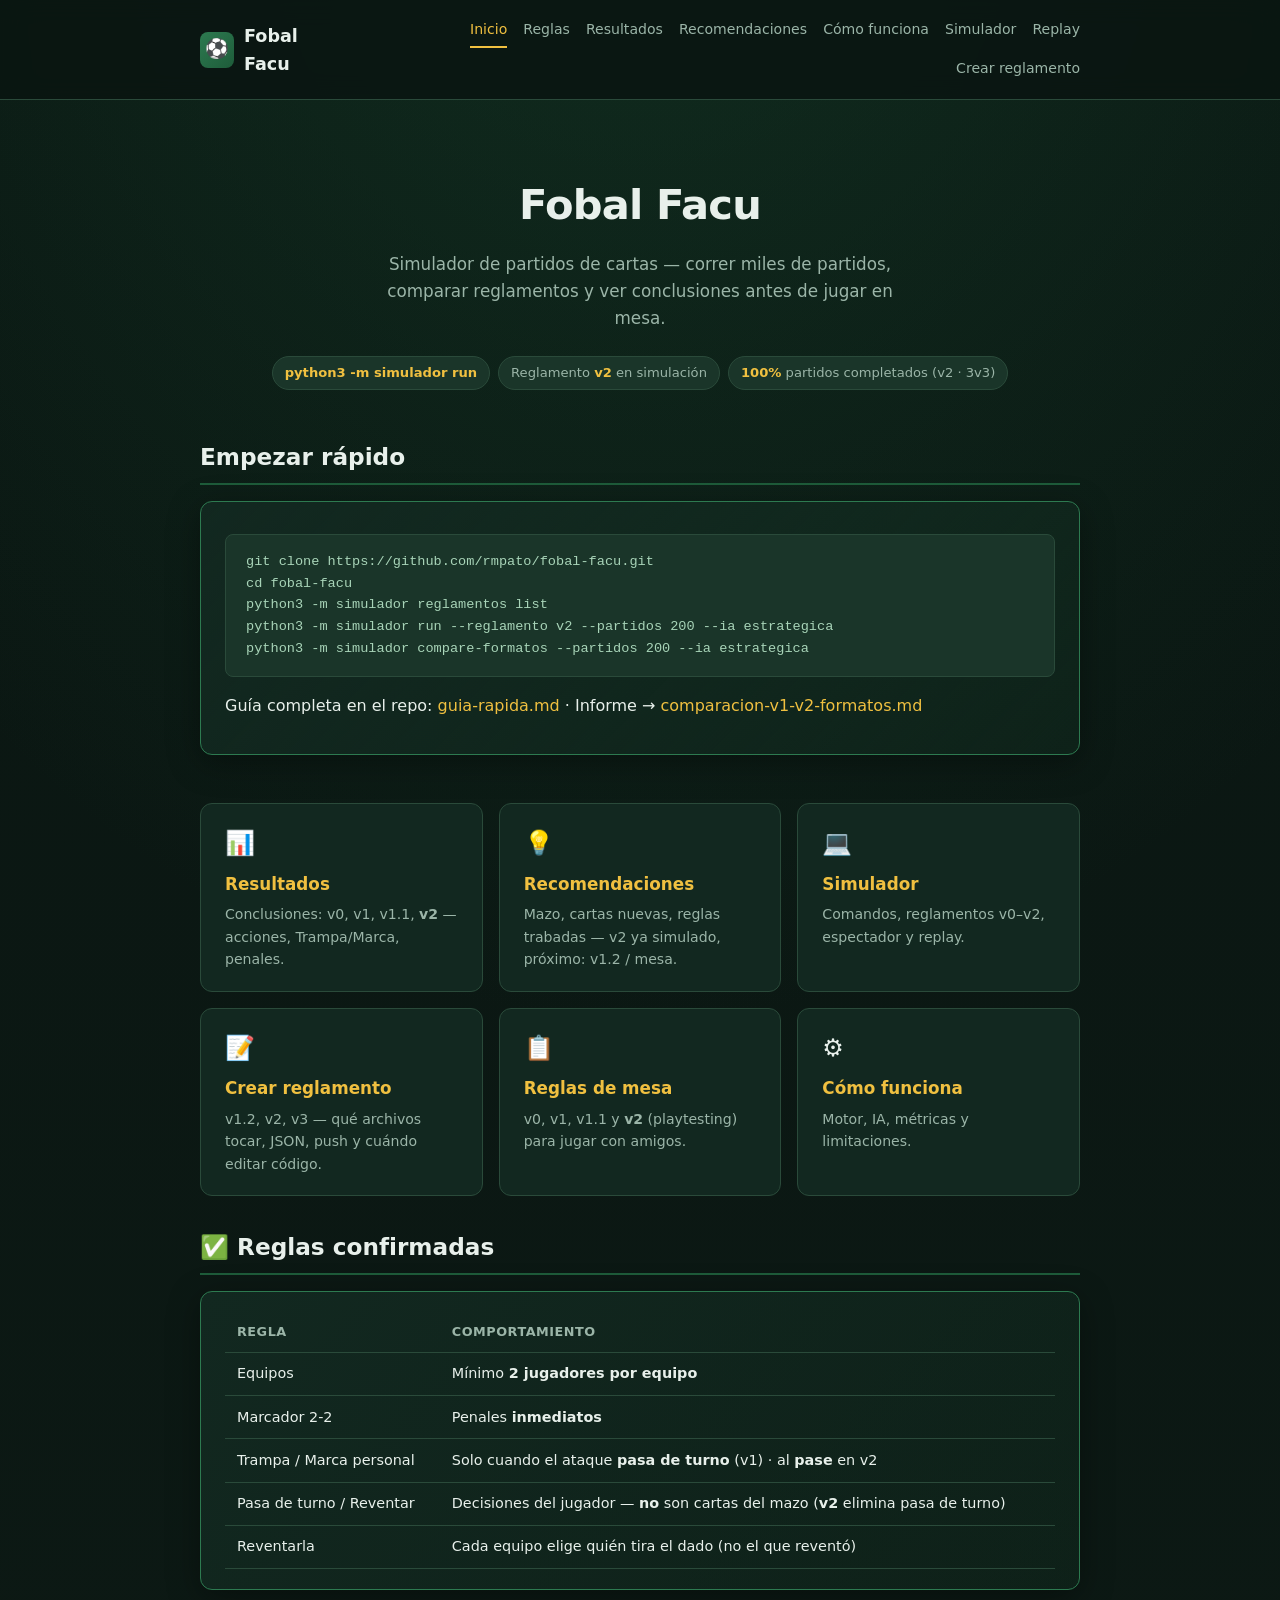
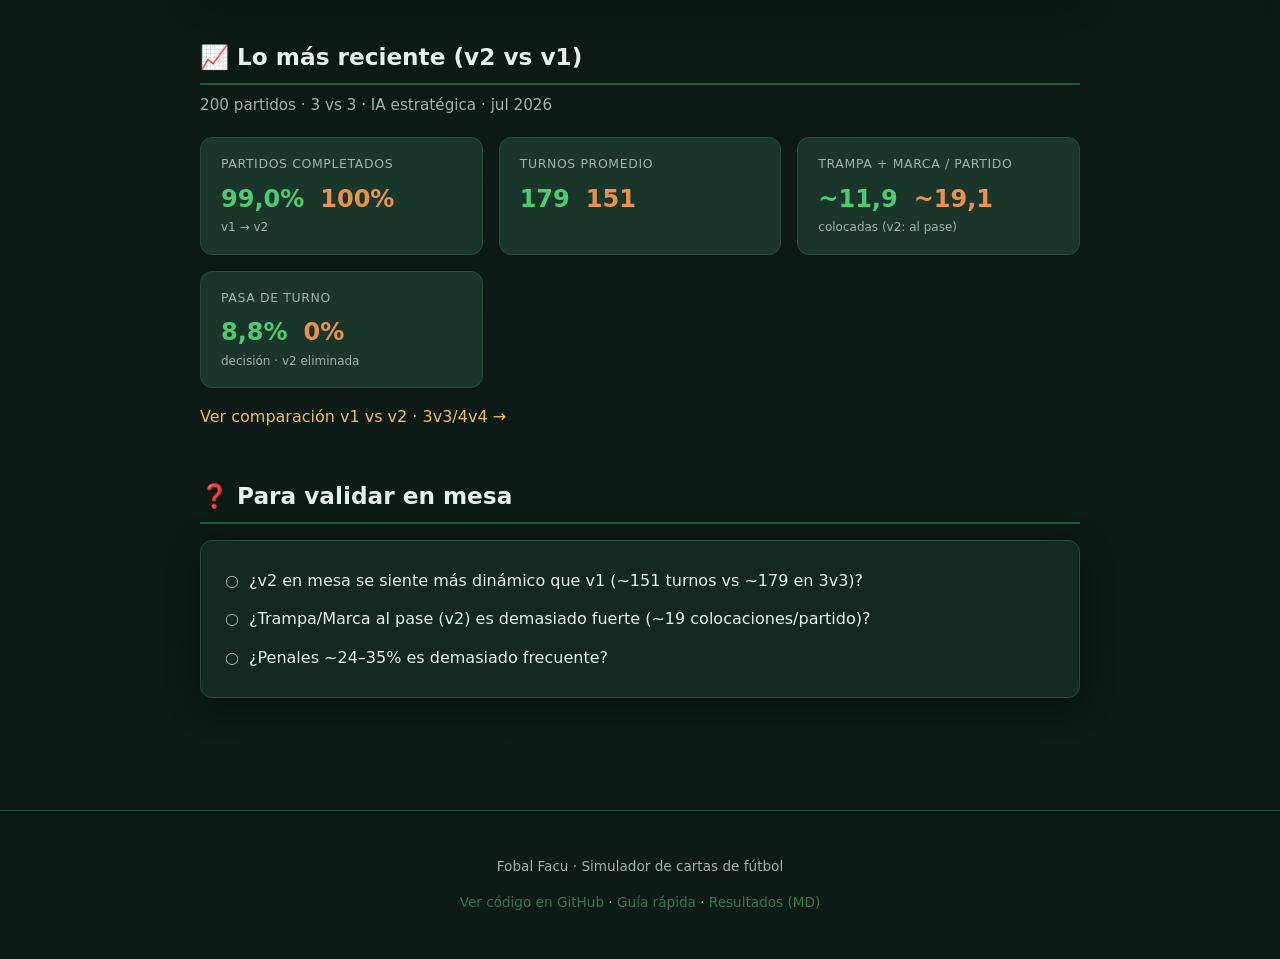
==== commit b493252d: "Focus simulations on v1 vs v2 across 3v3 and 4v4. Exclude v0 and v1.1 from batch compares via indice" ====
--- a/docs/index.html
+++ b/docs/index.html
@@ -57,8 +57,8 @@
 cd fobal-facu
 python3 -m simulador reglamentos list
 python3 -m simulador run --reglamento v2 --partidos 200 --ia estrategica
-python3 -m simulador compare-reglamentos --partidos 200 --ia estrategica</code></pre>
-        <p>Guía completa en el repo: <a href="https://github.com/rmpato/fobal-facu/blob/main/docs/guia-rapida.md">guia-rapida.md</a></p>
+python3 -m simulador compare-formatos --partidos 200 --ia estrategica</code></pre>
+        <p>Guía completa en el repo: <a href="https://github.com/rmpato/fobal-facu/blob/main/docs/guia-rapida.md">guia-rapida.md</a> · Informe → <a href="comparacion-v1-v2-formatos.md">comparacion-v1-v2-formatos.md</a></p>
       </div>
     </section>
 
@@ -135,7 +135,7 @@
           <div class="unit">decisión · v2 eliminada</div>
         </div>
       </div>
-      <p><a href="resultados.html#compare-cli">Ver comparación completa →</a></p>
+      <p><a href="resultados.html#compare-formatos">Ver comparación v1 vs v2 · 3v3/4v4 →</a></p>
     </section>
 
     <section>
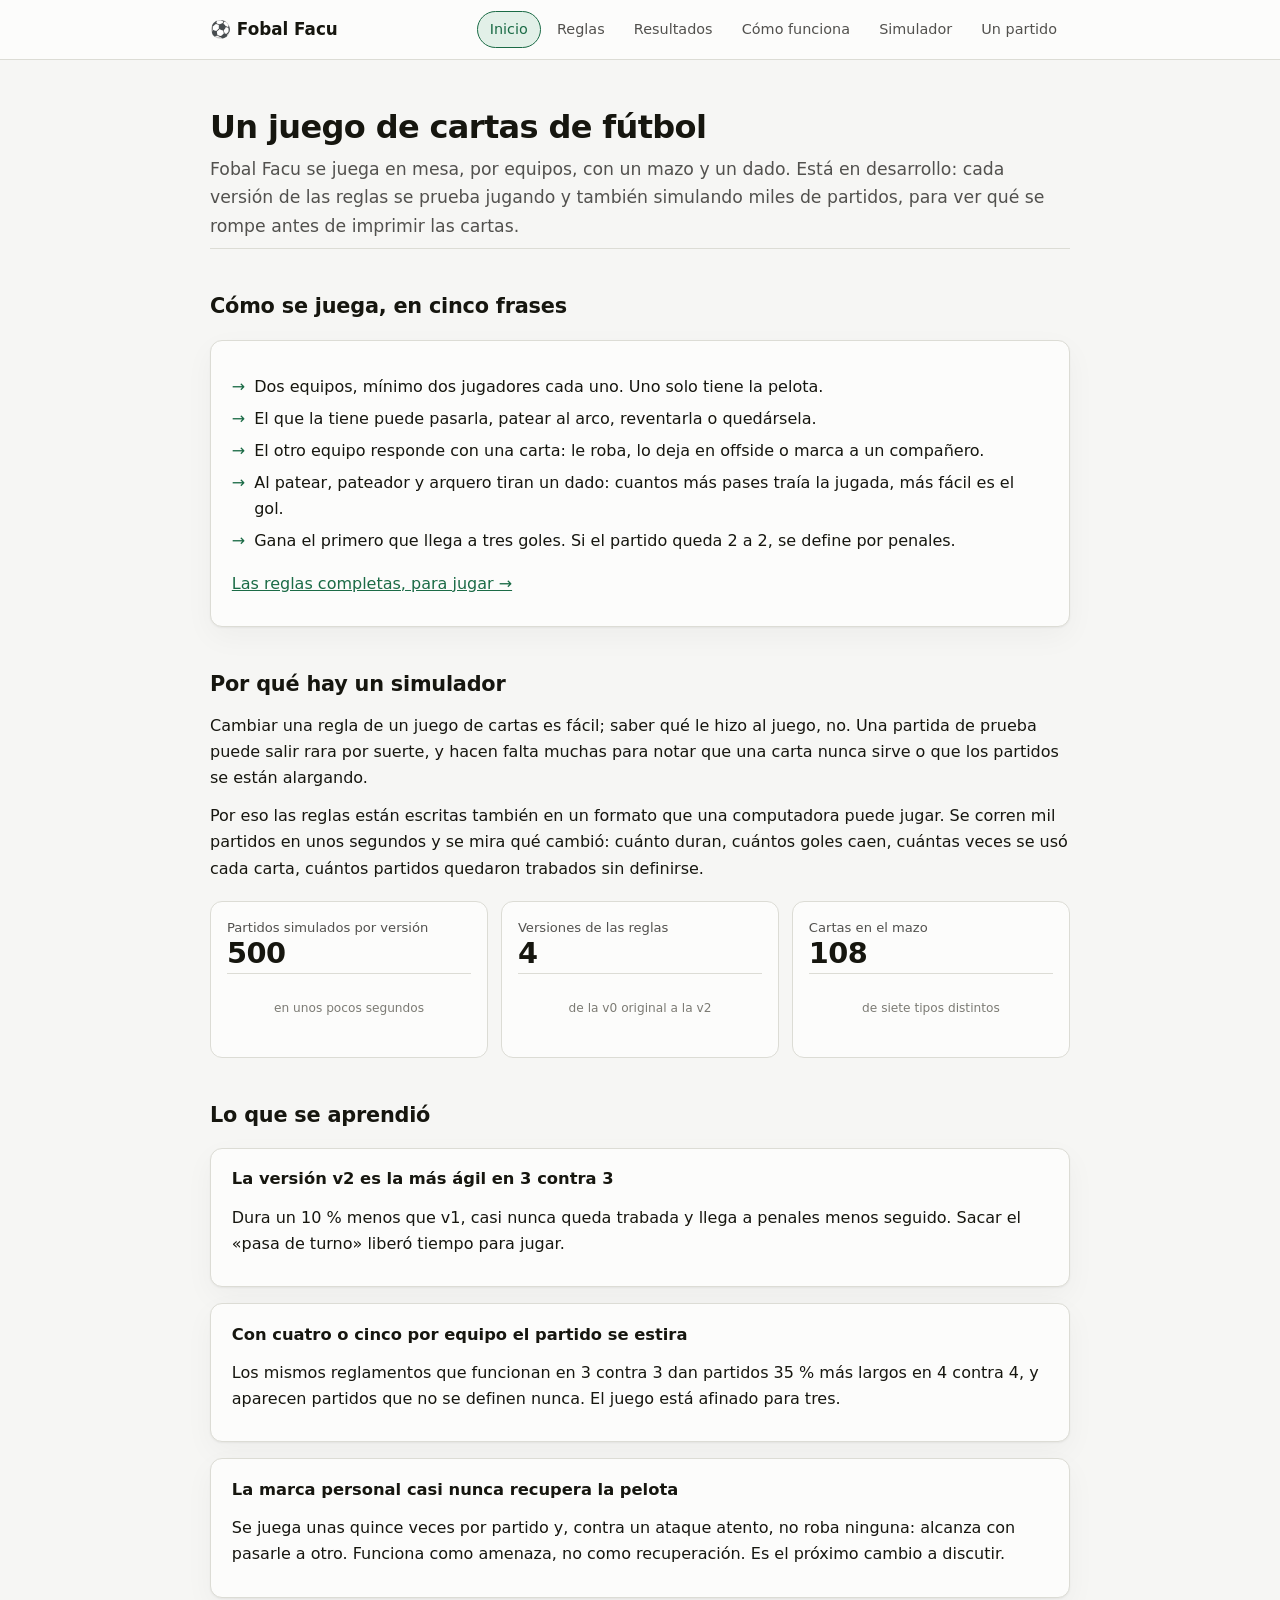
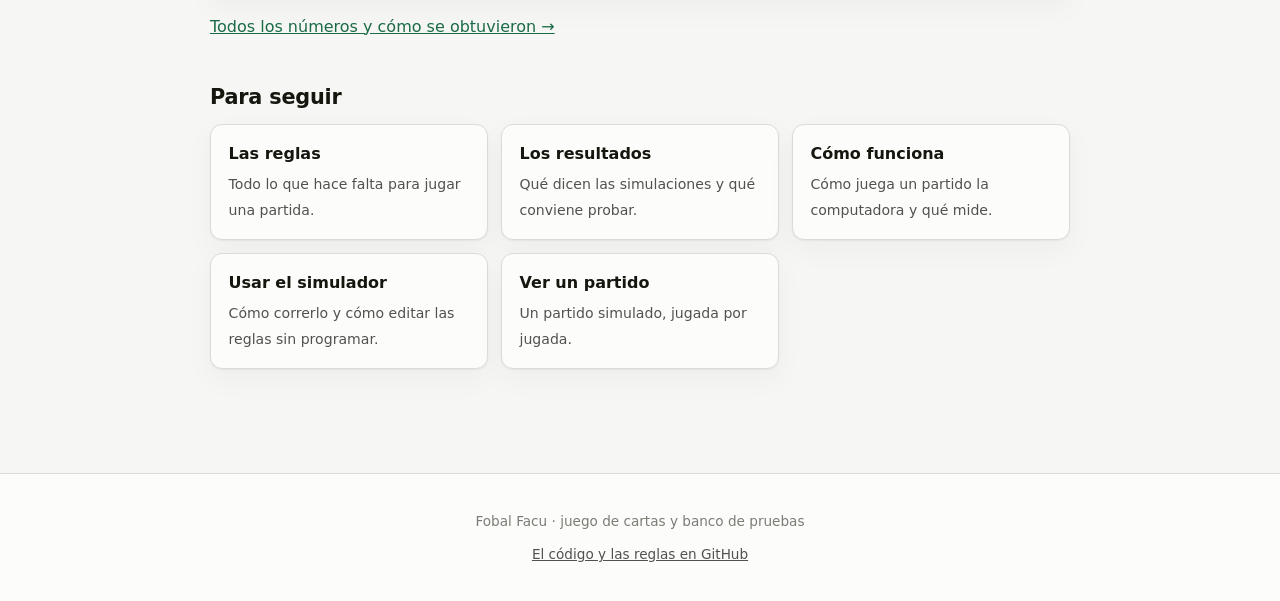
==== commit c80c9f31: "Reescribir el simulador y publicar el banco de pruebas El motor pasa a ser una sola secuencia de tur" ====
--- a/docs/index.html
+++ b/docs/index.html
@@ -1,163 +1,135 @@
 <!DOCTYPE html>
-<html lang="es-AR">
+<html lang="es">
 <head>
-  <meta charset="UTF-8">
-  <meta name="viewport" content="width=device-width, initial-scale=1.0">
-  <base id="site-base" href="./">
-  <script>
-    (function () {
-      var el = document.getElementById("site-base");
-      if (location.hostname.endsWith("github.io")) {
-        var repo = location.pathname.split("/").filter(Boolean)[0];
-        if (repo) el.href = "/" + repo + "/";
-      }
-    })();
-  </script>
-  <meta name="description" content="Fobal Facu — juego de cartas de fútbol. Reglas, simulación y playtesting.">
-  <title>Fobal Facu — Inicio</title>
-  <link rel="stylesheet" href="assets/css/style.css">
+<meta charset="utf-8">
+<meta name="viewport" content="width=device-width, initial-scale=1">
+<title>Fobal Facu — un juego de cartas de fútbol</title>
+<meta name="description" content="Fobal Facu es un juego de cartas de fútbol. Acá están las reglas, los resultados de simular miles de partidos y el banco de pruebas que se usa para diseñarlo.">
+<link rel="icon" href="data:image/svg+xml,<svg xmlns='http://www.w3.org/2000/svg' viewBox='0 0 100 100'><text y='.9em' font-size='90'>⚽</text></svg>">
+<link rel="stylesheet" href="assets/css/estilo.css">
 </head>
 <body>
-  <header class="site-header">
-    <div class="header-inner">
-      <a class="logo" href="index.html">
-        <span class="logo-icon">⚽</span>
-        <span>Fobal Facu</span>
-      </a>
-      <nav>
-        <a href="index.html" data-page="index.html">Inicio</a>
-        <a href="reglas.html" data-page="reglas.html">Reglas</a>
-        <a href="resultados.html" data-page="resultados.html">Resultados</a>
-        <a href="recomendaciones.html" data-page="recomendaciones.html">Recomendaciones</a>
-        <a href="como-funciona.html" data-page="como-funciona.html">Cómo funciona</a>
-        <a href="simulador.html" data-page="simulador.html">Simulador</a>
-        <a href="replay.html" data-page="replay.html">Replay</a>
-        <a href="crear-reglamento.html" data-page="crear-reglamento.html">Crear reglamento</a>
-      </nav>
-    </div>
-  </header>
 
-  <main>
-    <div class="hero">
-      <h1>Fobal Facu</h1>
-      <p class="subtitle">
-        Simulador de partidos de cartas — correr miles de partidos, comparar reglamentos y ver conclusiones antes de jugar en mesa.
-      </p>
-      <div class="badges">
-        <span class="badge"><strong>python3 -m simulador run</strong></span>
-        <span class="badge">Reglamento <strong>v2</strong> en simulación</span>
-        <span class="badge"><strong>100%</strong> partidos completados (v2 · 3v3)</span>
-      </div>
-    </div>
+<header class="cabecera">
+  <div class="cabecera-interna">
+    <a class="logo" href="index.html">⚽ Fobal Facu</a>
+    <nav>
+      <a href="index.html" data-pagina="index.html">Inicio</a>
+      <a href="reglas.html" data-pagina="reglas.html">Reglas</a>
+      <a href="resultados.html" data-pagina="resultados.html">Resultados</a>
+      <a href="como-funciona.html" data-pagina="como-funciona.html">Cómo funciona</a>
+      <a href="simulador.html" data-pagina="simulador.html">Simulador</a>
+      <a href="replay.html" data-pagina="replay.html">Un partido</a>
+    </nav>
+  </div>
+</header>
 
-    <section id="quickstart">
-      <h2>Empezar rápido</h2>
-      <div class="card highlight">
-        <pre><code>git clone https://github.com/rmpato/fobal-facu.git
-cd fobal-facu
-python3 -m simulador reglamentos list
-python3 -m simulador run --reglamento v2 --partidos 200 --ia estrategica
-python3 -m simulador compare-formatos --partidos 200 --ia estrategica</code></pre>
-        <p>Guía completa en el repo: <a href="https://github.com/rmpato/fobal-facu/blob/main/docs/guia-rapida.md">guia-rapida.md</a> · Informe → <a href="comparacion-v1-v2-formatos.md">comparacion-v1-v2-formatos.md</a></p>
-      </div>
-    </section>
+<main>
 
-    <div class="nav-cards">
-      <a class="nav-card" href="resultados.html">
-        <div class="icon">📊</div>
-        <h3>Resultados</h3>
-        <p>Conclusiones: v0, v1, v1.1, <strong>v2</strong> — acciones, Trampa/Marca, penales.</p>
-      </a>
-      <a class="nav-card" href="recomendaciones.html">
-        <div class="icon">💡</div>
-        <h3>Recomendaciones</h3>
-        <p>Mazo, cartas nuevas, reglas trabadas — v2 ya simulado, próximo: v1.2 / mesa.</p>
-      </a>
-      <a class="nav-card" href="simulador.html">
-        <div class="icon">💻</div>
-        <h3>Simulador</h3>
-        <p>Comandos, reglamentos v0–v2, espectador y replay.</p>
-      </a>
-      <a class="nav-card" href="crear-reglamento.html">
-        <div class="icon">📝</div>
-        <h3>Crear reglamento</h3>
-        <p>v1.2, v2, v3 — qué archivos tocar, JSON, push y cuándo editar código.</p>
-      </a>
-      <a class="nav-card" href="reglas.html">
-        <div class="icon">📋</div>
-        <h3>Reglas de mesa</h3>
-        <p>v0, v1, v1.1 y <strong>v2</strong> (playtesting) para jugar con amigos.</p>
-      </a>
-      <a class="nav-card" href="como-funciona.html">
-        <div class="icon">⚙️</div>
-        <h3>Cómo funciona</h3>
-        <p>Motor, IA, métricas y limitaciones.</p>
-      </a>
-    </div>
+<div class="entrada">
+  <h1>Un juego de cartas de fútbol</h1>
+  <p class="bajada">
+    Fobal Facu se juega en mesa, por equipos, con un mazo y un dado. Está en
+    desarrollo: cada versión de las reglas se prueba jugando y también simulando
+    miles de partidos, para ver qué se rompe antes de imprimir las cartas.
+  </p>
+</div>
 
-    <section id="confirmado">
-      <h2>✅ Reglas confirmadas</h2>
-      <div class="card highlight">
-        <table>
-          <thead><tr><th>Regla</th><th>Comportamiento</th></tr></thead>
-          <tbody>
-            <tr><td>Equipos</td><td>Mínimo <strong>2 jugadores por equipo</strong></td></tr>
-            <tr><td>Marcador 2-2</td><td>Penales <strong>inmediatos</strong></td></tr>
-            <tr><td>Trampa / Marca personal</td><td>Solo cuando el ataque <strong>pasa de turno</strong> (v1) · al <strong>pase</strong> en v2</td></tr>
-            <tr><td>Pasa de turno / Reventar</td><td>Decisiones del jugador — <strong>no</strong> son cartas del mazo (<strong>v2</strong> elimina pasa de turno)</td></tr>
-            <tr><td>Reventarla</td><td>Cada equipo elige quién tira el dado (no el que reventó)</td></tr>
-          </tbody>
-        </table>
-      </div>
-    </section>
+<section>
+  <h2>Cómo se juega, en cinco frases</h2>
+  <div class="tarjeta">
+    <ul class="lista-limpia">
+      <li>Dos equipos, mínimo dos jugadores cada uno. Uno solo tiene la pelota.</li>
+      <li>El que la tiene puede pasarla, patear al arco, reventarla o quedársela.</li>
+      <li>El otro equipo responde con una carta: le roba, lo deja en offside o marca a un compañero.</li>
+      <li>Al patear, pateador y arquero tiran un dado: cuantos más pases traía la jugada, más fácil es el gol.</li>
+      <li>Gana el primero que llega a tres goles. Si el partido queda 2 a 2, se define por penales.</li>
+    </ul>
+    <p><a href="reglas.html">Las reglas completas, para jugar →</a></p>
+  </div>
+</section>
 
-    <section>
-      <h2>📈 Lo más reciente (v2 vs v1)</h2>
-      <p class="section-lead">200 partidos · 3 vs 3 · IA estratégica · jul 2026</p>
-      <div class="compare-grid">
-        <div class="stat-box">
-          <div class="label">Partidos completados</div>
-          <div class="values"><span class="val v1">99,0%</span><span class="val v2">100%</span></div>
-          <div class="unit">v1 → v2</div>
-        </div>
-        <div class="stat-box">
-          <div class="label">Turnos promedio</div>
-          <div class="values"><span class="val v1">179</span><span class="val v2">151</span></div>
-        </div>
-        <div class="stat-box">
-          <div class="label">Trampa + Marca / partido</div>
-          <div class="values"><span class="val v1">~11,9</span><span class="val v2">~19,1</span></div>
-          <div class="unit">colocadas (v2: al pase)</div>
-        </div>
-        <div class="stat-box">
-          <div class="label">Pasa de turno</div>
-          <div class="values"><span class="val v1">8,8%</span><span class="val v2">0%</span></div>
-          <div class="unit">decisión · v2 eliminada</div>
-        </div>
-      </div>
-      <p><a href="resultados.html#compare-formatos">Ver comparación v1 vs v2 · 3v3/4v4 →</a></p>
-    </section>
+<section>
+  <h2>Por qué hay un simulador</h2>
+  <p>
+    Cambiar una regla de un juego de cartas es fácil; saber qué le hizo al juego,
+    no. Una partida de prueba puede salir rara por suerte, y hacen falta muchas
+    para notar que una carta nunca sirve o que los partidos se están alargando.
+  </p>
+  <p>
+    Por eso las reglas están escritas también en un formato que una computadora
+    puede jugar. Se corren mil partidos en unos segundos y se mira qué cambió:
+    cuánto duran, cuántos goles caen, cuántas veces se usó cada carta, cuántos
+    partidos quedaron trabados sin definirse.
+  </p>
+  <div class="cifras">
+    <div class="cifra"><div class="rotulo">Partidos simulados por versión</div><div class="valor">500</div><div class="pie">en unos pocos segundos</div></div>
+    <div class="cifra"><div class="rotulo">Versiones de las reglas</div><div class="valor">4</div><div class="pie">de la v0 original a la v2</div></div>
+    <div class="cifra"><div class="rotulo">Cartas en el mazo</div><div class="valor">108</div><div class="pie">de siete tipos distintos</div></div>
+  </div>
+</section>
 
-    <section>
-      <h2>❓ Para validar en mesa</h2>
-      <div class="card">
-        <ul class="checklist">
-          <li>¿v2 en mesa se siente más dinámico que v1 (~151 turnos vs ~179 en 3v3)?</li>
-          <li>¿Trampa/Marca al pase (v2) es demasiado fuerte (~19 colocaciones/partido)?</li>
-          <li>¿Penales ~24–35% es demasiado frecuente?</li>
-        </ul>
-      </div>
-    </section>
-  </main>
+<section>
+  <h2>Lo que se aprendió</h2>
+  <div class="tarjeta">
+    <h3>La versión v2 es la más ágil en 3 contra 3</h3>
+    <p>
+      Dura un 10 % menos que v1, casi nunca queda trabada y llega a penales menos
+      seguido. Sacar el «pasa de turno» liberó tiempo para jugar.
+    </p>
+  </div>
+  <div class="tarjeta">
+    <h3>Con cuatro o cinco por equipo el partido se estira</h3>
+    <p>
+      Los mismos reglamentos que funcionan en 3 contra 3 dan partidos 35 % más
+      largos en 4 contra 4, y aparecen partidos que no se definen nunca. El juego
+      está afinado para tres.
+    </p>
+  </div>
+  <div class="tarjeta">
+    <h3>La marca personal casi nunca recupera la pelota</h3>
+    <p>
+      Se juega unas quince veces por partido y, contra un ataque atento, no roba
+      ninguna: alcanza con pasarle a otro. Funciona como amenaza, no como
+      recuperación. Es el próximo cambio a discutir.
+    </p>
+  </div>
+  <p><a href="resultados.html">Todos los números y cómo se obtuvieron →</a></p>
+</section>
 
-  <footer class="site-footer">
-    <p>Fobal Facu · Simulador de cartas de fútbol</p>
-    <p>
-      <a id="repo-link" href="https://github.com/rmpato/fobal-facu">Ver código en GitHub</a>
-      · <a href="https://github.com/rmpato/fobal-facu/blob/main/docs/guia-rapida.md">Guía rápida</a>
-      · <a href="https://github.com/rmpato/fobal-facu/blob/main/docs/resultados-iniciales.md">Resultados (MD)</a>
-    </p>
-  </footer>
-  <script src="assets/js/main.js"></script>
+<section>
+  <h2>Para seguir</h2>
+  <div class="grilla-enlaces">
+    <a class="enlace-tarjeta" href="reglas.html">
+      <strong>Las reglas</strong>
+      <span>Todo lo que hace falta para jugar una partida.</span>
+    </a>
+    <a class="enlace-tarjeta" href="resultados.html">
+      <strong>Los resultados</strong>
+      <span>Qué dicen las simulaciones y qué conviene probar.</span>
+    </a>
+    <a class="enlace-tarjeta" href="como-funciona.html">
+      <strong>Cómo funciona</strong>
+      <span>Cómo juega un partido la computadora y qué mide.</span>
+    </a>
+    <a class="enlace-tarjeta" href="simulador.html">
+      <strong>Usar el simulador</strong>
+      <span>Cómo correrlo y cómo editar las reglas sin programar.</span>
+    </a>
+    <a class="enlace-tarjeta" href="replay.html">
+      <strong>Ver un partido</strong>
+      <span>Un partido simulado, jugada por jugada.</span>
+    </a>
+  </div>
+</section>
+
+</main>
+
+<footer class="pie">
+  <p>Fobal Facu · juego de cartas y banco de pruebas</p>
+  <p><a id="enlace-repo" href="https://github.com/rmpato/fobal-facu">El código y las reglas en GitHub</a></p>
+</footer>
+
+<script src="assets/js/sitio.js"></script>
 </body>
 </html>
--- a/docs/assets/css/estilo.css
+++ b/docs/assets/css/estilo.css
@@ -0,0 +1,176 @@
+/* Sitio de Fobal Facu. Una sola hoja para todas las páginas. */
+
+:root {
+  color-scheme: light;
+  --fondo: #f6f6f4;
+  --superficie: #fcfcfb;
+  --superficie-2: #eeeeea;
+  --borde: #dcdcd5;
+  --texto: #16160f;
+  --texto-2: #52514e;
+  --texto-3: #7c7b74;
+  --acento: #1b6b46;
+  --acento-suave: #e2f0e8;
+  --serie-1: #2a78d6;
+  --serie-2: #eb6834;
+  --serie-4: #eda100;
+  --radio: 12px;
+  --sombra: 0 1px 2px rgba(0, 0, 0, .05), 0 10px 30px rgba(0, 0, 0, .04);
+}
+
+@media (prefers-color-scheme: dark) {
+  :root {
+    color-scheme: dark;
+    --fondo: #121211;
+    --superficie: #1a1a19;
+    --superficie-2: #232322;
+    --borde: #33332f;
+    --texto: #f3f3ee;
+    --texto-2: #c3c2b7;
+    --texto-3: #96958c;
+    --acento: #4bbd85;
+    --acento-suave: #17301f;
+    --serie-1: #3987e5;
+    --serie-2: #d95926;
+    --serie-4: #c98500;
+  }
+}
+
+* { box-sizing: border-box; }
+
+body {
+  margin: 0;
+  background: var(--fondo);
+  color: var(--texto);
+  font: 16px/1.65 system-ui, -apple-system, "Segoe UI", Roboto, sans-serif;
+}
+
+/* ── navegación ── */
+.cabecera {
+  position: sticky; top: 0; z-index: 10;
+  background: var(--superficie);
+  border-bottom: 1px solid var(--borde);
+}
+.cabecera-interna {
+  max-width: 900px; margin: 0 auto; padding: .7rem 1.25rem;
+  display: flex; align-items: center; gap: 1.5rem; flex-wrap: wrap;
+}
+.logo { font-weight: 650; text-decoration: none; color: var(--texto); font-size: 1.05rem; }
+.cabecera nav { display: flex; gap: .2rem; flex-wrap: wrap; margin-left: auto; }
+.cabecera nav a {
+  color: var(--texto-2); text-decoration: none; font-size: .9rem;
+  padding: .35rem .75rem; border-radius: 999px; border: 1px solid transparent;
+}
+.cabecera nav a:hover { background: var(--superficie-2); }
+.cabecera nav a.activa { background: var(--acento-suave); color: var(--acento); border-color: var(--acento); }
+
+/* ── estructura ── */
+main { max-width: 900px; margin: 0 auto; padding: 1.5rem 1.25rem 4rem; }
+section { margin: 2.5rem 0; }
+h1 { font-size: 2rem; line-height: 1.2; margin: 0 0 .5rem; letter-spacing: -.02em; }
+h2 { font-size: 1.3rem; margin: 2rem 0 .6rem; letter-spacing: -.01em; }
+h3 { font-size: 1.02rem; margin: 1.4rem 0 .4rem; }
+p { margin: .7rem 0; }
+a { color: var(--acento); }
+.entrada { padding: 1.5rem 0 .5rem; border-bottom: 1px solid var(--borde); margin-bottom: 1rem; }
+.bajada { font-size: 1.08rem; color: var(--texto-2); margin: 0; }
+.migas { font-size: .82rem; color: var(--texto-3); margin: 0 0 .4rem; }
+.migas a { color: var(--texto-3); }
+.nota { color: var(--texto-3); font-size: .87rem; }
+
+/* ── tarjetas ── */
+.tarjeta {
+  background: var(--superficie); border: 1px solid var(--borde);
+  border-radius: var(--radio); padding: 1.1rem 1.3rem; box-shadow: var(--sombra);
+  margin: 1rem 0;
+}
+.tarjeta.destacada { border-color: var(--acento); background: var(--acento-suave); }
+.tarjeta h3:first-child { margin-top: 0; }
+
+.grilla-enlaces { display: grid; grid-template-columns: repeat(auto-fit, minmax(230px, 1fr)); gap: .8rem; }
+.enlace-tarjeta {
+  display: block; text-decoration: none; color: inherit;
+  background: var(--superficie); border: 1px solid var(--borde);
+  border-radius: var(--radio); padding: 1rem 1.1rem; box-shadow: var(--sombra);
+}
+.enlace-tarjeta:hover { border-color: var(--acento); }
+.enlace-tarjeta strong { display: block; margin-bottom: .2rem; }
+.enlace-tarjeta span { color: var(--texto-2); font-size: .88rem; }
+
+/* ── números ── */
+.cifras { display: grid; grid-template-columns: repeat(auto-fit, minmax(150px, 1fr)); gap: .8rem; margin: 1.2rem 0; }
+.cifra {
+  background: var(--superficie); border: 1px solid var(--borde);
+  border-radius: var(--radio); padding: .9rem 1rem;
+}
+.cifra .valor { font-size: 1.8rem; font-weight: 650; letter-spacing: -.02em; line-height: 1.1; }
+.cifra .rotulo { color: var(--texto-2); font-size: .82rem; }
+.cifra .pie { color: var(--texto-3); font-size: .76rem; margin-top: .2rem; }
+
+/* ── tablas ── */
+.desplaza { overflow-x: auto; margin: 1rem 0; }
+table { width: 100%; border-collapse: collapse; font-size: .9rem; }
+th, td { padding: .5rem .6rem; border-bottom: 1px solid var(--borde); text-align: left; }
+thead th { color: var(--texto-3); font-weight: 500; font-size: .8rem; text-transform: uppercase; letter-spacing: .03em; }
+td.num, th.num { text-align: right; font-variant-numeric: tabular-nums; }
+tbody tr:hover { background: var(--superficie-2); }
+tr.resaltada td { background: var(--acento-suave); }
+
+/* ── código ── */
+code {
+  font-family: ui-monospace, SFMono-Regular, Menlo, Consolas, monospace;
+  font-size: .88em; background: var(--superficie-2); padding: .1em .35em; border-radius: 5px;
+}
+pre {
+  background: var(--superficie-2); border: 1px solid var(--borde);
+  border-radius: 10px; padding: .9rem 1rem; overflow-x: auto;
+}
+pre code { background: none; padding: 0; font-size: .85rem; line-height: 1.6; }
+
+ul, ol { padding-left: 1.3rem; }
+li { margin: .35rem 0; }
+.lista-limpia { list-style: none; padding: 0; }
+.lista-limpia li { padding-left: 1.4rem; position: relative; }
+.lista-limpia li::before { content: "→"; position: absolute; left: 0; color: var(--acento); }
+
+/* ── barras comparativas ── */
+.barras { display: grid; gap: .4rem; margin: .8rem 0; }
+.barra { display: grid; grid-template-columns: minmax(80px, 130px) 1fr 58px; align-items: center; gap: .6rem; font-size: .86rem; }
+.barra .pista { background: var(--superficie-2); border-radius: 4px; height: 14px; }
+.barra .relleno { height: 100%; background: var(--serie-1); border-radius: 4px; }
+.barra .cifra-barra { text-align: right; color: var(--texto-2); font-variant-numeric: tabular-nums; }
+
+/* ── replay ── */
+.reproductor { display: grid; grid-template-columns: 1fr 220px; gap: 1rem; }
+@media (max-width: 720px) { .reproductor { grid-template-columns: 1fr; } }
+#relato {
+  background: var(--superficie); border: 1px solid var(--borde); border-radius: var(--radio);
+  height: 62vh; overflow-y: auto; padding: .7rem 1rem; margin: 0;
+  font-family: ui-monospace, SFMono-Regular, Menlo, monospace; font-size: .82rem; line-height: 1.55;
+  list-style: none;
+}
+#relato li { white-space: pre-wrap; }
+#relato li.detalle { color: var(--texto-3); }
+#relato li.gol { color: var(--serie-4); font-weight: 700; }
+#relato li.turno, #relato li.inicio, #relato li.fin, #relato li.penales { color: var(--serie-1); }
+#relato li.robo, #relato li.offside, #relato li.marca { color: var(--serie-2); }
+#relato li.actual { background: var(--superficie-2); border-radius: 4px; }
+.controles { background: var(--superficie); border: 1px solid var(--borde); border-radius: var(--radio); padding: 1rem; height: max-content; }
+.controles .marcador { font-size: 1.9rem; font-weight: 700; text-align: center; font-variant-numeric: tabular-nums; }
+.controles .equipos { text-align: center; color: var(--texto-3); font-size: .78rem; margin-bottom: .8rem; }
+.controles label { display: block; font-size: .78rem; color: var(--texto-2); margin-top: .7rem; }
+.controles input[type=range] { width: 100%; }
+.botones { display: flex; gap: .4rem; flex-wrap: wrap; margin-top: .8rem; }
+button {
+  flex: 1; background: var(--acento); color: #fff; border: 1px solid var(--acento);
+  border-radius: 8px; padding: .45rem .7rem; font: inherit; font-size: .85rem; cursor: pointer;
+}
+button.secundario { background: var(--superficie-2); color: var(--texto); border-color: var(--borde); }
+button:hover { filter: brightness(1.08); }
+
+/* ── pie ── */
+.pie {
+  border-top: 1px solid var(--borde); background: var(--superficie);
+  padding: 1.5rem 1.25rem; text-align: center; color: var(--texto-3); font-size: .85rem;
+}
+.pie a { color: var(--texto-2); }
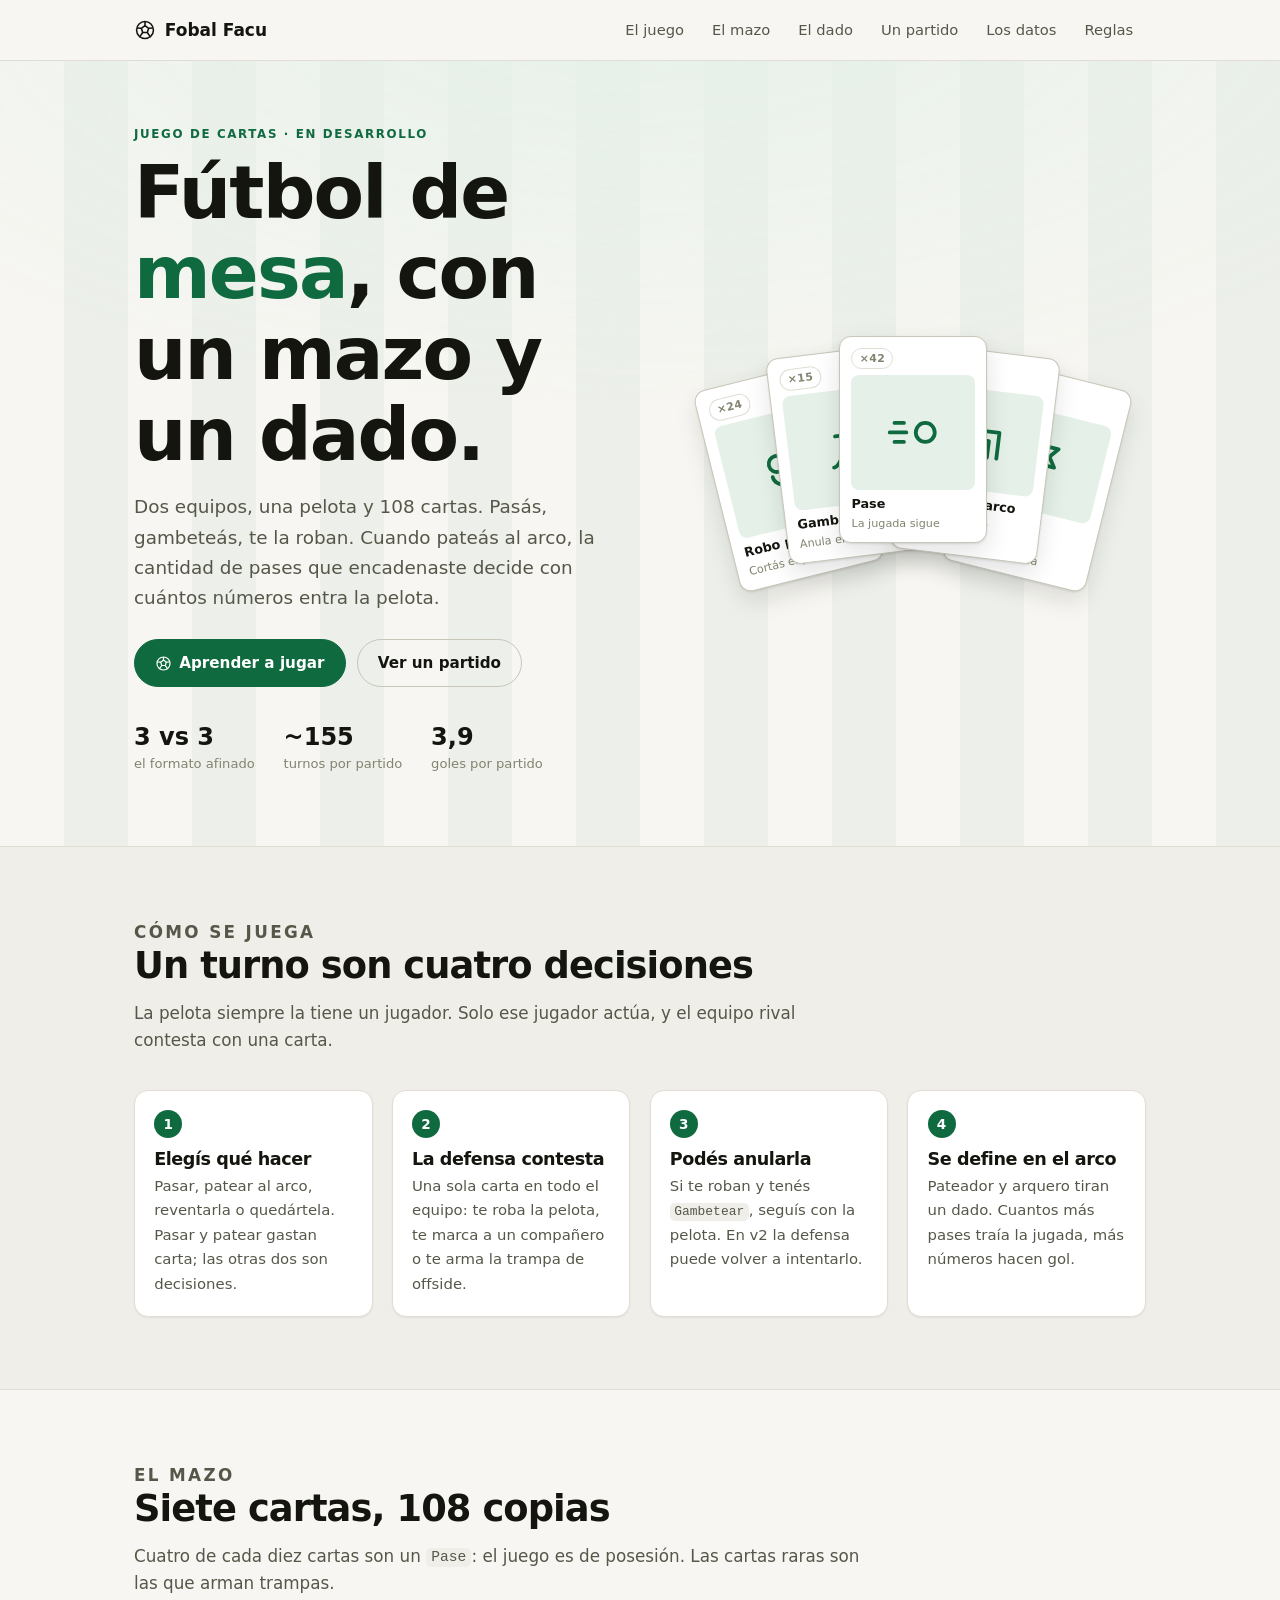
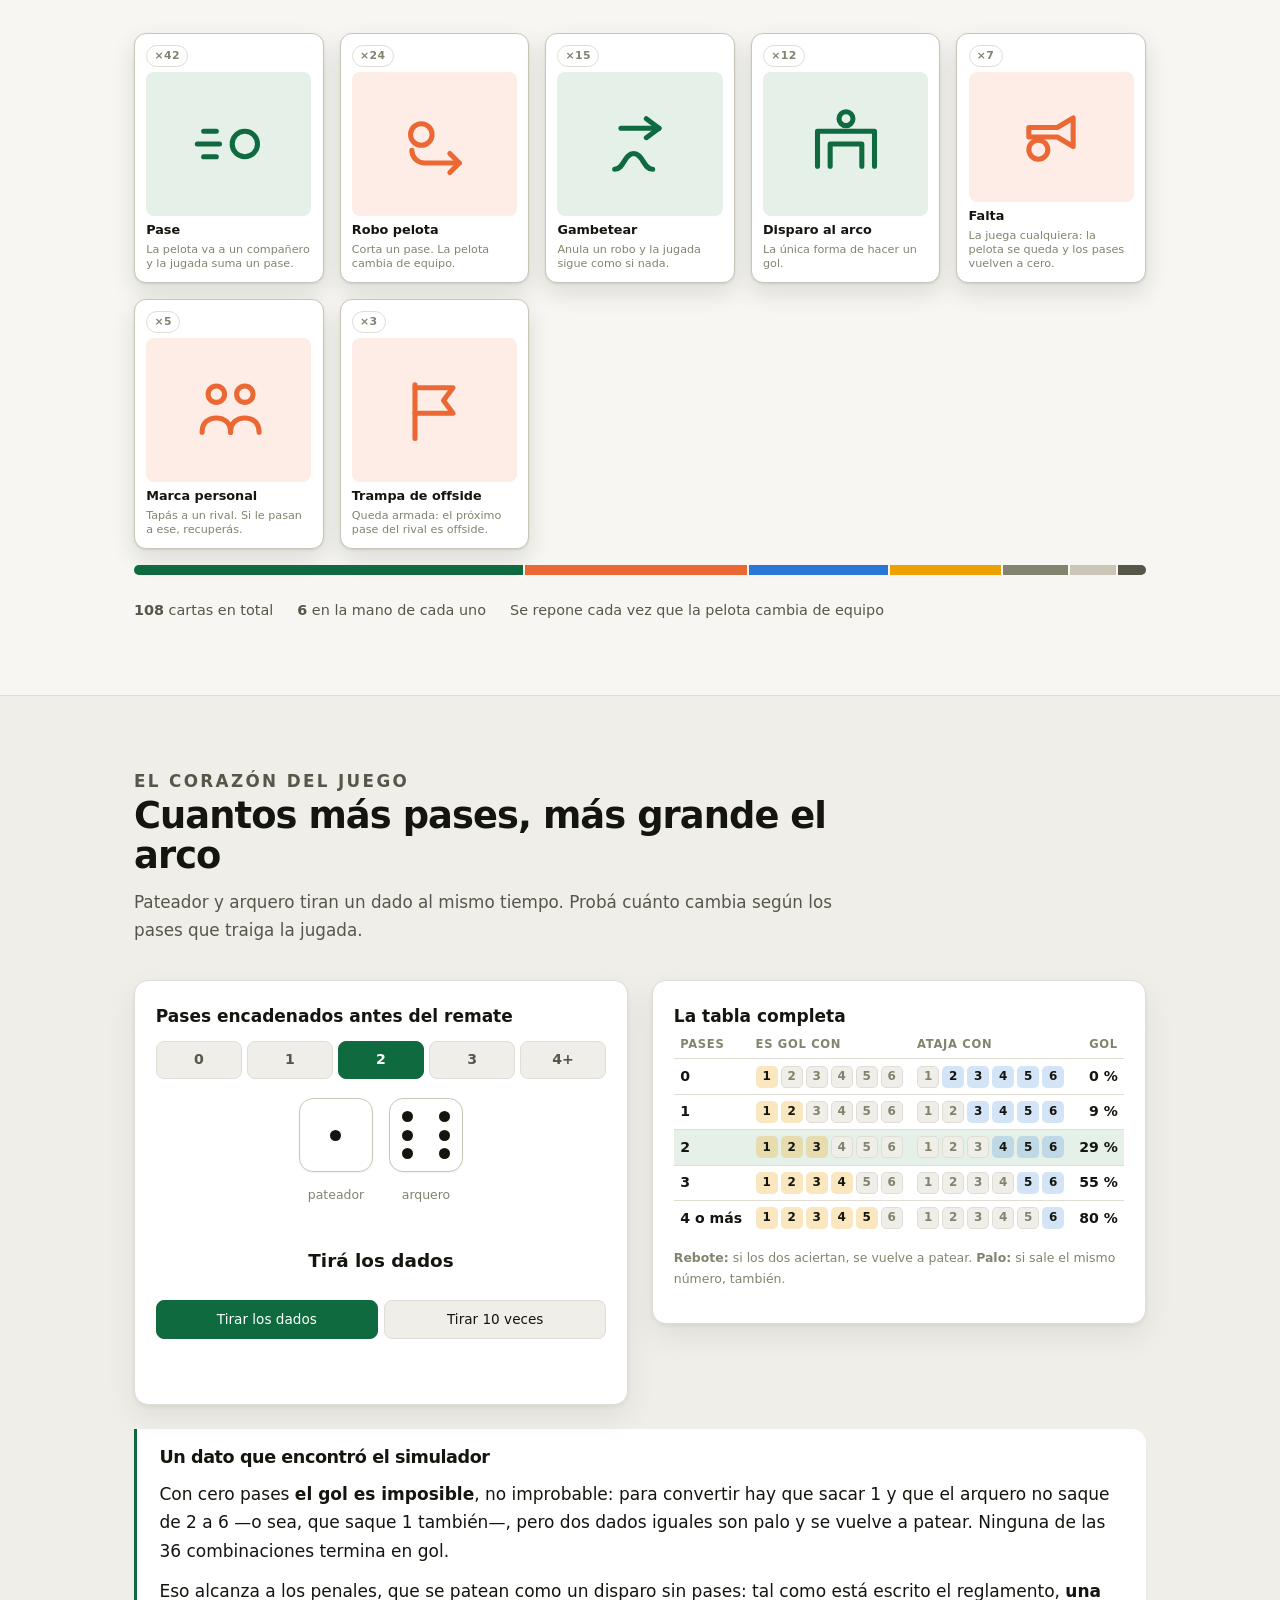
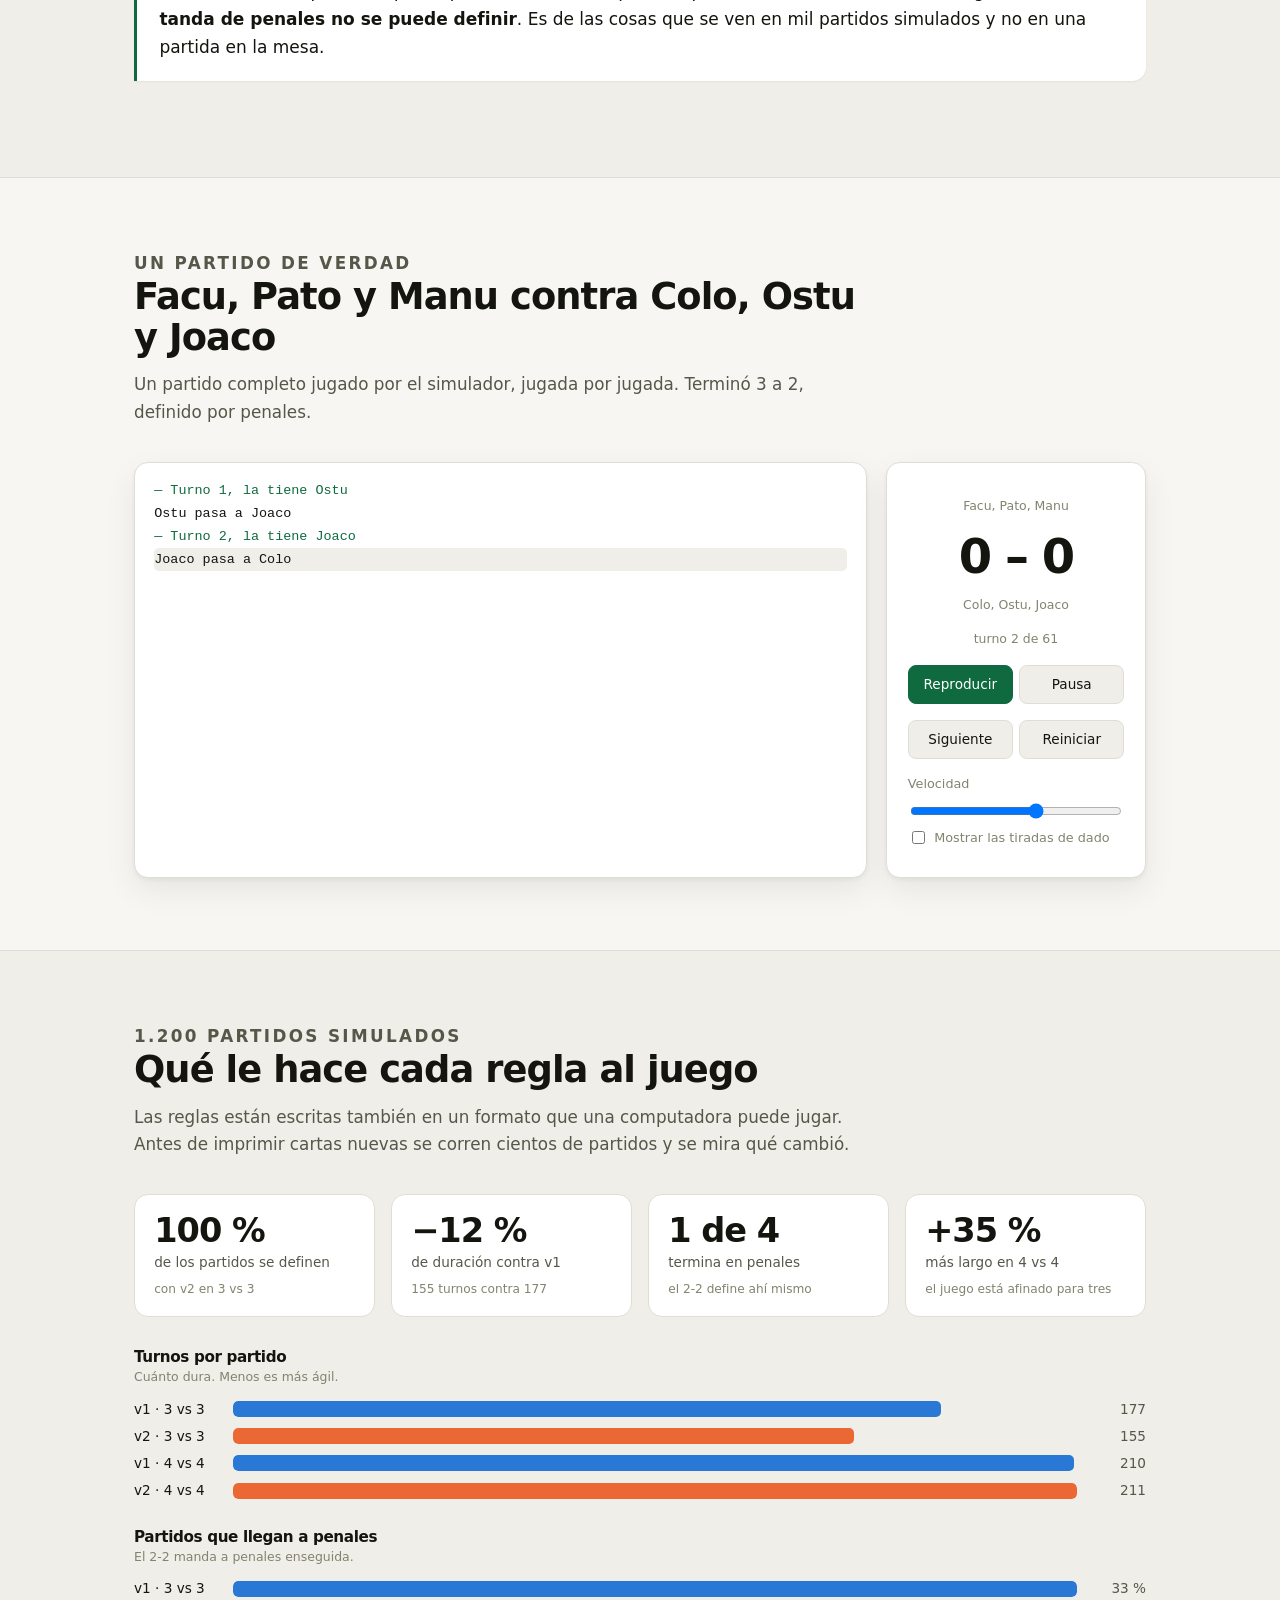
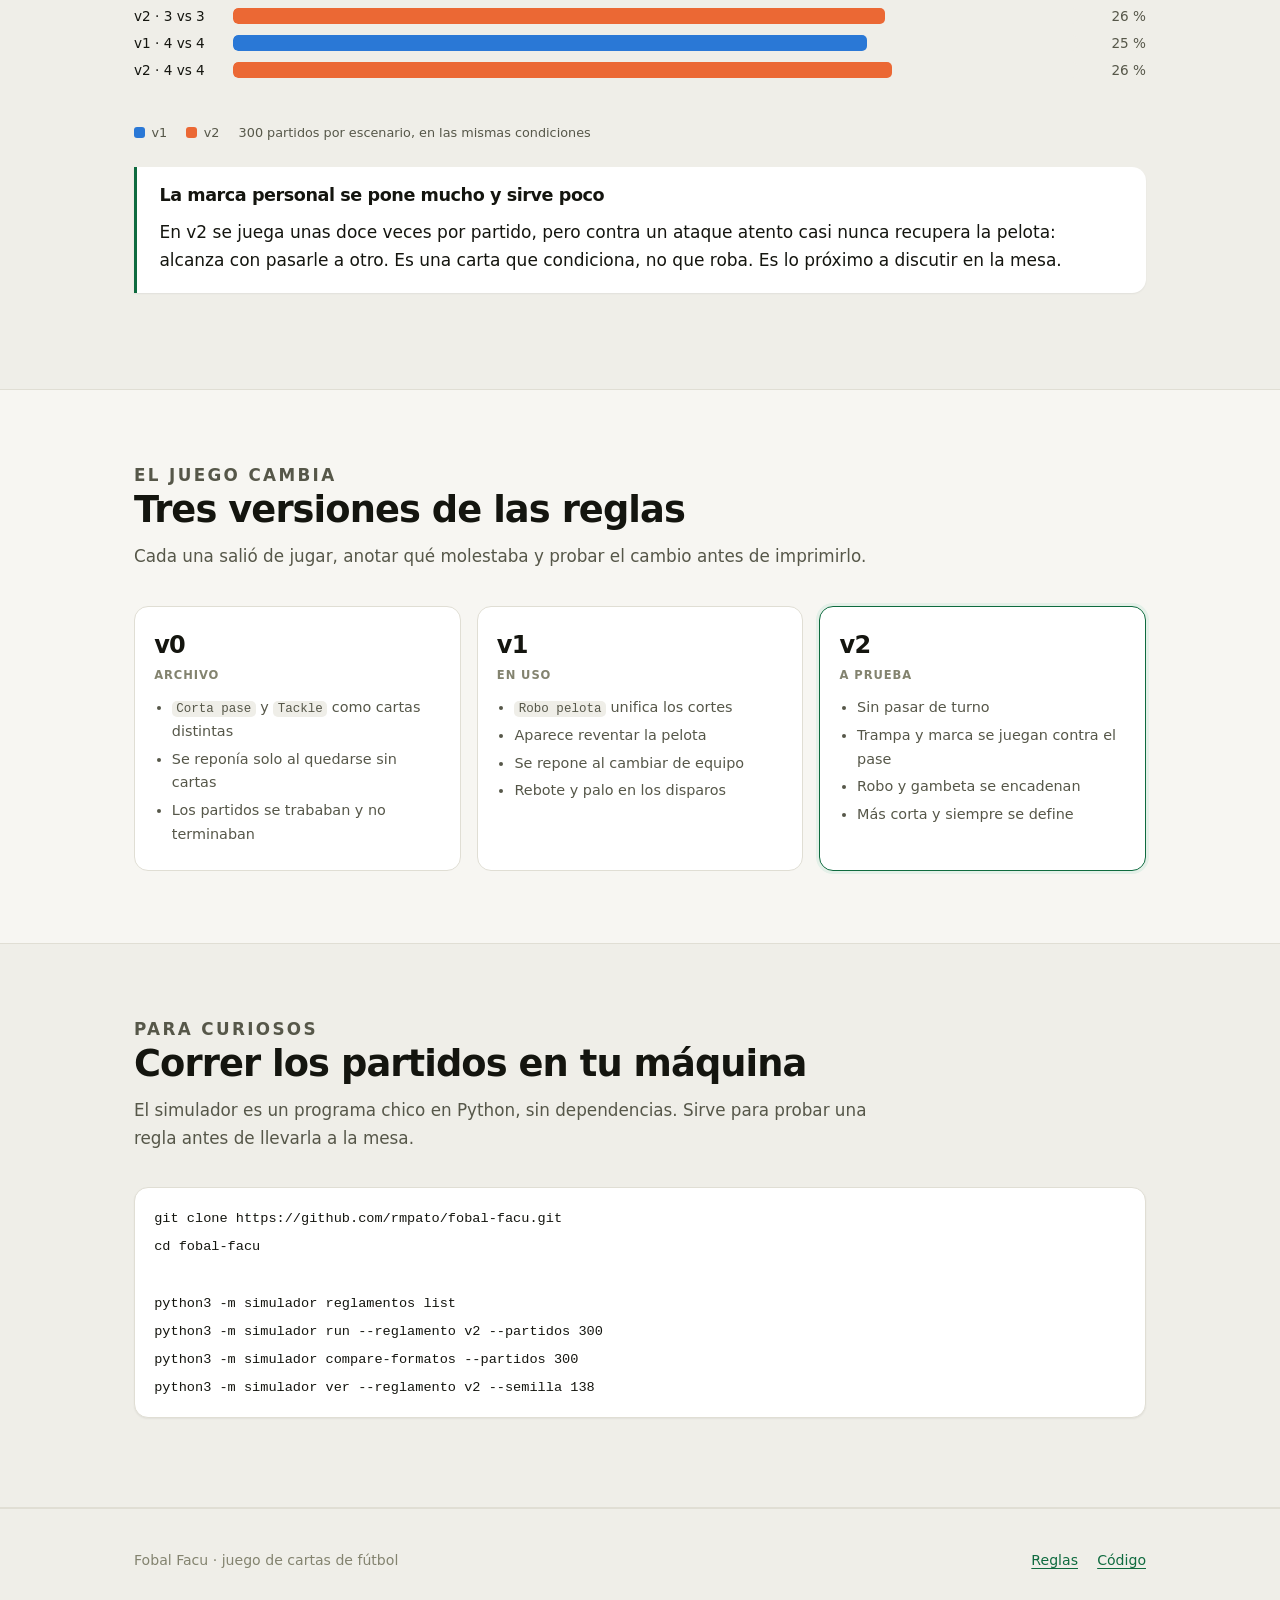
==== commit 96df78b5: "Rediseñar el sitio público De ocho páginas a dos. La principal cuenta el juego: el mazo dibujado car" ====
--- a/docs/index.html
+++ b/docs/index.html
@@ -4,130 +4,464 @@
 <meta charset="utf-8">
 <meta name="viewport" content="width=device-width, initial-scale=1">
 <title>Fobal Facu — un juego de cartas de fútbol</title>
-<meta name="description" content="Fobal Facu es un juego de cartas de fútbol. Acá están las reglas, los resultados de simular miles de partidos y el banco de pruebas que se usa para diseñarlo.">
+<meta name="description" content="Fobal Facu es un juego de cartas de fútbol para jugar en mesa. Las reglas, el mazo, la tabla del dado y lo que aprendimos simulando miles de partidos.">
+<meta name="robots" content="noindex, nofollow">
 <link rel="icon" href="data:image/svg+xml,<svg xmlns='http://www.w3.org/2000/svg' viewBox='0 0 100 100'><text y='.9em' font-size='90'>⚽</text></svg>">
 <link rel="stylesheet" href="assets/css/estilo.css">
 </head>
 <body>
 
-<header class="cabecera">
-  <div class="cabecera-interna">
-    <a class="logo" href="index.html">⚽ Fobal Facu</a>
+<svg style="display:none" aria-hidden="true">
+  <symbol id="i-pase" viewBox="0 0 24 24" fill="none" stroke="currentColor" stroke-width="1.6" stroke-linecap="round" stroke-linejoin="round">
+    <circle cx="17" cy="12" r="4"/><path d="M2 12h7M4 8h4M4 16h4"/>
+  </symbol>
+  <symbol id="i-disparo" viewBox="0 0 24 24" fill="none" stroke="currentColor" stroke-width="1.6" stroke-linecap="round" stroke-linejoin="round">
+    <path d="M3 19V8h18v11"/><path d="M7 19v-7h10v7"/><circle cx="12" cy="4" r="2.2"/>
+  </symbol>
+  <symbol id="i-gambeta" viewBox="0 0 24 24" fill="none" stroke="currentColor" stroke-width="1.6" stroke-linecap="round" stroke-linejoin="round">
+    <path d="M4 20c3 0 3-5 6-5s3 5 6 5"/><path d="M14 4l4 3-4 3"/><path d="M6 7h12"/>
+  </symbol>
+  <symbol id="i-robo" viewBox="0 0 24 24" fill="none" stroke="currentColor" stroke-width="1.6" stroke-linecap="round" stroke-linejoin="round">
+    <circle cx="8" cy="9" r="3.4"/><path d="M20 18H9a4 4 0 0 1-4-4"/><path d="M17 15l3 3-3 3"/>
+  </symbol>
+  <symbol id="i-falta" viewBox="0 0 24 24" fill="none" stroke="currentColor" stroke-width="1.6" stroke-linecap="round" stroke-linejoin="round">
+    <path d="M5 9h9l5-3v9l-5-3H5z"/><circle cx="8" cy="16" r="3"/>
+  </symbol>
+  <symbol id="i-marca" viewBox="0 0 24 24" fill="none" stroke="currentColor" stroke-width="1.6" stroke-linecap="round" stroke-linejoin="round">
+    <circle cx="8" cy="7" r="2.6"/><path d="M3.5 19c0-3 2-4.5 4.5-4.5S12.5 16 12.5 19"/>
+    <circle cx="17" cy="7" r="2.6"/><path d="M12.5 19c0-3 2-4.5 4.5-4.5s4.5 1.5 4.5 4.5"/>
+  </symbol>
+  <symbol id="i-offside" viewBox="0 0 24 24" fill="none" stroke="currentColor" stroke-width="1.6" stroke-linecap="round" stroke-linejoin="round">
+    <path d="M6 21V4"/><path d="M6 5h12l-3 4 3 4H6"/>
+  </symbol>
+  <symbol id="i-pelota" viewBox="0 0 24 24" fill="none" stroke="currentColor" stroke-width="1.7" stroke-linejoin="round">
+    <circle cx="12" cy="12" r="9.2"/><path d="M12 7.2l4 2.9-1.5 4.7h-5L8 10.1z"/>
+    <path d="M12 2.8v4.4M20.7 9.9l-4.7.2M18.2 20l-3.7-5.2M5.8 20l3.7-5.2M3.3 9.9l4.7.2"/>
+  </symbol>
+</svg>
+
+<header class="barra">
+  <div class="contenedor">
+    <a class="marca" href="index.html">
+      <svg class="pelota" aria-hidden="true"><use href="#i-pelota"/></svg>
+      Fobal Facu
+    </a>
     <nav>
-      <a href="index.html" data-pagina="index.html">Inicio</a>
-      <a href="reglas.html" data-pagina="reglas.html">Reglas</a>
-      <a href="resultados.html" data-pagina="resultados.html">Resultados</a>
-      <a href="como-funciona.html" data-pagina="como-funciona.html">Cómo funciona</a>
-      <a href="simulador.html" data-pagina="simulador.html">Simulador</a>
-      <a href="replay.html" data-pagina="replay.html">Un partido</a>
+      <a href="#juego">El juego</a>
+      <a href="#mazo" class="opcional">El mazo</a>
+      <a href="#dado">El dado</a>
+      <a href="#partido" class="opcional">Un partido</a>
+      <a href="#datos">Los datos</a>
+      <a href="reglas.html">Reglas</a>
     </nav>
   </div>
 </header>
 
 <main>
 
-<div class="entrada">
-  <h1>Un juego de cartas de fútbol</h1>
-  <p class="bajada">
-    Fobal Facu se juega en mesa, por equipos, con un mazo y un dado. Está en
-    desarrollo: cada versión de las reglas se prueba jugando y también simulando
-    miles de partidos, para ver qué se rompe antes de imprimir las cartas.
-  </p>
-</div>
-
-<section>
-  <h2>Cómo se juega, en cinco frases</h2>
-  <div class="tarjeta">
-    <ul class="lista-limpia">
-      <li>Dos equipos, mínimo dos jugadores cada uno. Uno solo tiene la pelota.</li>
-      <li>El que la tiene puede pasarla, patear al arco, reventarla o quedársela.</li>
-      <li>El otro equipo responde con una carta: le roba, lo deja en offside o marca a un compañero.</li>
-      <li>Al patear, pateador y arquero tiran un dado: cuantos más pases traía la jugada, más fácil es el gol.</li>
-      <li>Gana el primero que llega a tres goles. Si el partido queda 2 a 2, se define por penales.</li>
-    </ul>
-    <p><a href="reglas.html">Las reglas completas, para jugar →</a></p>
-  </div>
-</section>
-
-<section>
-  <h2>Por qué hay un simulador</h2>
-  <p>
-    Cambiar una regla de un juego de cartas es fácil; saber qué le hizo al juego,
-    no. Una partida de prueba puede salir rara por suerte, y hacen falta muchas
-    para notar que una carta nunca sirve o que los partidos se están alargando.
-  </p>
-  <p>
-    Por eso las reglas están escritas también en un formato que una computadora
-    puede jugar. Se corren mil partidos en unos segundos y se mira qué cambió:
-    cuánto duran, cuántos goles caen, cuántas veces se usó cada carta, cuántos
-    partidos quedaron trabados sin definirse.
-  </p>
-  <div class="cifras">
-    <div class="cifra"><div class="rotulo">Partidos simulados por versión</div><div class="valor">500</div><div class="pie">en unos pocos segundos</div></div>
-    <div class="cifra"><div class="rotulo">Versiones de las reglas</div><div class="valor">4</div><div class="pie">de la v0 original a la v2</div></div>
-    <div class="cifra"><div class="rotulo">Cartas en el mazo</div><div class="valor">108</div><div class="pie">de siete tipos distintos</div></div>
-  </div>
-</section>
-
-<section>
-  <h2>Lo que se aprendió</h2>
-  <div class="tarjeta">
-    <h3>La versión v2 es la más ágil en 3 contra 3</h3>
-    <p>
-      Dura un 10 % menos que v1, casi nunca queda trabada y llega a penales menos
-      seguido. Sacar el «pasa de turno» liberó tiempo para jugar.
-    </p>
-  </div>
-  <div class="tarjeta">
-    <h3>Con cuatro o cinco por equipo el partido se estira</h3>
-    <p>
-      Los mismos reglamentos que funcionan en 3 contra 3 dan partidos 35 % más
-      largos en 4 contra 4, y aparecen partidos que no se definen nunca. El juego
-      está afinado para tres.
-    </p>
-  </div>
-  <div class="tarjeta">
-    <h3>La marca personal casi nunca recupera la pelota</h3>
-    <p>
-      Se juega unas quince veces por partido y, contra un ataque atento, no roba
-      ninguna: alcanza con pasarle a otro. Funciona como amenaza, no como
-      recuperación. Es el próximo cambio a discutir.
-    </p>
-  </div>
-  <p><a href="resultados.html">Todos los números y cómo se obtuvieron →</a></p>
-</section>
-
-<section>
-  <h2>Para seguir</h2>
-  <div class="grilla-enlaces">
-    <a class="enlace-tarjeta" href="reglas.html">
-      <strong>Las reglas</strong>
-      <span>Todo lo que hace falta para jugar una partida.</span>
-    </a>
-    <a class="enlace-tarjeta" href="resultados.html">
-      <strong>Los resultados</strong>
-      <span>Qué dicen las simulaciones y qué conviene probar.</span>
-    </a>
-    <a class="enlace-tarjeta" href="como-funciona.html">
-      <strong>Cómo funciona</strong>
-      <span>Cómo juega un partido la computadora y qué mide.</span>
-    </a>
-    <a class="enlace-tarjeta" href="simulador.html">
-      <strong>Usar el simulador</strong>
-      <span>Cómo correrlo y cómo editar las reglas sin programar.</span>
-    </a>
-    <a class="enlace-tarjeta" href="replay.html">
-      <strong>Ver un partido</strong>
-      <span>Un partido simulado, jugada por jugada.</span>
-    </a>
+<!-- ════════════ portada ════════════ -->
+<section class="portada">
+  <div class="contenedor portada-grilla">
+    <div>
+      <p class="rotulo">Juego de cartas · en desarrollo</p>
+      <h1>Fútbol de <em>mesa</em>, con un mazo y un dado.</h1>
+      <p class="bajada">
+        Dos equipos, una pelota y 108 cartas. Pasás, gambeteás, te la roban.
+        Cuando pateás al arco, la cantidad de pases que encadenaste decide con
+        cuántos números entra la pelota.
+      </p>
+      <div class="acciones">
+        <a class="boton" href="reglas.html">
+          <svg width="17" height="17" aria-hidden="true"><use href="#i-pelota"/></svg>
+          Aprender a jugar
+        </a>
+        <a class="boton fantasma" href="#partido">Ver un partido</a>
+      </div>
+      <div class="datos-portada">
+        <div><strong>3 vs 3</strong><span>el formato afinado</span></div>
+        <div><strong>~155</strong><span>turnos por partido</span></div>
+        <div><strong>3,9</strong><span>goles por partido</span></div>
+      </div>
+    </div>
+
+    <div class="abanico" aria-hidden="true">
+      <article class="carta">
+        <span class="copias">×24</span>
+        <div class="dibujo"><svg viewBox="0 0 24 24"><use href="#i-robo"/></svg></div>
+        <div class="nombre">Robo pelota</div>
+        <div class="efecto">Cortás el pase</div>
+      </article>
+      <article class="carta">
+        <span class="copias">×15</span>
+        <div class="dibujo"><svg viewBox="0 0 24 24"><use href="#i-gambeta"/></svg></div>
+        <div class="nombre">Gambetear</div>
+        <div class="efecto">Anula el robo</div>
+      </article>
+      <article class="carta">
+        <span class="copias">×42</span>
+        <div class="dibujo"><svg viewBox="0 0 24 24"><use href="#i-pase"/></svg></div>
+        <div class="nombre">Pase</div>
+        <div class="efecto">La jugada sigue</div>
+      </article>
+      <article class="carta">
+        <span class="copias">×12</span>
+        <div class="dibujo"><svg viewBox="0 0 24 24"><use href="#i-disparo"/></svg></div>
+        <div class="nombre">Disparo al arco</div>
+        <div class="efecto">Momento de la verdad</div>
+      </article>
+      <article class="carta">
+        <span class="copias">×3</span>
+        <div class="dibujo"><svg viewBox="0 0 24 24"><use href="#i-offside"/></svg></div>
+        <div class="nombre">Trampa de offside</div>
+        <div class="efecto">Queda armada</div>
+      </article>
+    </div>
+  </div>
+</section>
+
+<!-- ════════════ el juego ════════════ -->
+<section id="juego" class="seccion-alt">
+  <div class="contenedor">
+    <div class="encabezado-seccion">
+      <p class="rotulo">Cómo se juega</p>
+      <h2>Un turno son cuatro decisiones</h2>
+      <p>La pelota siempre la tiene un jugador. Solo ese jugador actúa, y el equipo rival contesta con una carta.</p>
+    </div>
+    <div class="pasos">
+      <div class="paso">
+        <h3>Elegís qué hacer</h3>
+        <p>Pasar, patear al arco, reventarla o quedártela. Pasar y patear gastan carta; las otras dos son decisiones.</p>
+      </div>
+      <div class="paso">
+        <h3>La defensa contesta</h3>
+        <p>Una sola carta en todo el equipo: te roba la pelota, te marca a un compañero o te arma la trampa de offside.</p>
+      </div>
+      <div class="paso">
+        <h3>Podés anularla</h3>
+        <p>Si te roban y tenés <code>Gambetear</code>, seguís con la pelota. En v2 la defensa puede volver a intentarlo.</p>
+      </div>
+      <div class="paso">
+        <h3>Se define en el arco</h3>
+        <p>Pateador y arquero tiran un dado. Cuantos más pases traía la jugada, más números hacen gol.</p>
+      </div>
+    </div>
+  </div>
+</section>
+
+<!-- ════════════ el mazo ════════════ -->
+<section id="mazo">
+  <div class="contenedor">
+    <div class="encabezado-seccion">
+      <p class="rotulo">El mazo</p>
+      <h2>Siete cartas, 108 copias</h2>
+      <p>Cuatro de cada diez cartas son un <code>Pase</code>: el juego es de posesión. Las cartas raras son las que arman trampas.</p>
+    </div>
+
+    <div class="mazo">
+      <article class="carta">
+        <span class="copias">×42</span>
+        <div class="dibujo"><svg viewBox="0 0 24 24"><use href="#i-pase"/></svg></div>
+        <div class="nombre">Pase</div>
+        <div class="efecto">La pelota va a un compañero y la jugada suma un pase.</div>
+      </article>
+      <article class="carta defensiva">
+        <span class="copias">×24</span>
+        <div class="dibujo"><svg viewBox="0 0 24 24"><use href="#i-robo"/></svg></div>
+        <div class="nombre">Robo pelota</div>
+        <div class="efecto">Corta un pase. La pelota cambia de equipo.</div>
+      </article>
+      <article class="carta">
+        <span class="copias">×15</span>
+        <div class="dibujo"><svg viewBox="0 0 24 24"><use href="#i-gambeta"/></svg></div>
+        <div class="nombre">Gambetear</div>
+        <div class="efecto">Anula un robo y la jugada sigue como si nada.</div>
+      </article>
+      <article class="carta">
+        <span class="copias">×12</span>
+        <div class="dibujo"><svg viewBox="0 0 24 24"><use href="#i-disparo"/></svg></div>
+        <div class="nombre">Disparo al arco</div>
+        <div class="efecto">La única forma de hacer un gol.</div>
+      </article>
+      <article class="carta defensiva">
+        <span class="copias">×7</span>
+        <div class="dibujo"><svg viewBox="0 0 24 24"><use href="#i-falta"/></svg></div>
+        <div class="nombre">Falta</div>
+        <div class="efecto">La juega cualquiera: la pelota se queda y los pases vuelven a cero.</div>
+      </article>
+      <article class="carta defensiva">
+        <span class="copias">×5</span>
+        <div class="dibujo"><svg viewBox="0 0 24 24"><use href="#i-marca"/></svg></div>
+        <div class="nombre">Marca personal</div>
+        <div class="efecto">Tapás a un rival. Si le pasan a ese, recuperás.</div>
+      </article>
+      <article class="carta defensiva">
+        <span class="copias">×3</span>
+        <div class="dibujo"><svg viewBox="0 0 24 24"><use href="#i-offside"/></svg></div>
+        <div class="nombre">Trampa de offside</div>
+        <div class="efecto">Queda armada: el próximo pase del rival es offside.</div>
+      </article>
+    </div>
+
+    <div class="barra-composicion" role="img" aria-label="Composición del mazo: 42 Pase, 24 Robo pelota, 15 Gambetear, 12 Disparo al arco, 7 Falta, 5 Marca personal, 3 Trampa de offside">
+      <span style="width:38.9%;background:var(--cesped)"></span>
+      <span style="width:22.2%;background:var(--robo)"></span>
+      <span style="width:13.9%;background:var(--dato-1)"></span>
+      <span style="width:11.1%;background:var(--gol)"></span>
+      <span style="width:6.5%;background:var(--tinta-3)"></span>
+      <span style="width:4.6%;background:var(--borde-fuerte)"></span>
+      <span style="width:2.8%;background:var(--tinta-2)"></span>
+    </div>
+    <div class="pie-mazo">
+      <span><strong>108</strong> cartas en total</span>
+      <span><strong>6</strong> en la mano de cada uno</span>
+      <span>Se repone cada vez que la pelota cambia de equipo</span>
+    </div>
+  </div>
+</section>
+
+<!-- ════════════ el dado ════════════ -->
+<section id="dado" class="seccion-alt">
+  <div class="contenedor">
+    <div class="encabezado-seccion">
+      <p class="rotulo">El corazón del juego</p>
+      <h2>Cuantos más pases, más grande el arco</h2>
+      <p>Pateador y arquero tiran un dado al mismo tiempo. Probá cuánto cambia según los pases que traiga la jugada.</p>
+    </div>
+
+    <div class="laboratorio">
+      <div class="panel">
+        <strong>Pases encadenados antes del remate</strong>
+        <div class="segmentado" id="selector-pases" role="group" aria-label="Pases encadenados"></div>
+
+        <div class="dados">
+          <div>
+            <div class="dado" id="dado-pateador"></div>
+            <p class="quien">pateador</p>
+          </div>
+          <div>
+            <div class="dado" id="dado-arquero"></div>
+            <p class="quien">arquero</p>
+          </div>
+        </div>
+
+        <p class="resultado-tiro" id="resultado-tiro">Tirá los dados</p>
+        <div class="controles">
+          <button class="principal" id="tirar">Tirar los dados</button>
+          <button id="tirar-diez">Tirar 10 veces</button>
+        </div>
+        <p class="quien" id="conteo-tiros" style="margin-top:.7rem">&nbsp;</p>
+      </div>
+
+      <div class="panel">
+        <strong>La tabla completa</strong>
+        <table class="tabla-dado" id="tabla-dado">
+          <thead>
+            <tr><th>Pases</th><th>Es gol con</th><th>Ataja con</th><th style="text-align:right">Gol</th></tr>
+          </thead>
+          <tbody></tbody>
+        </table>
+        <p class="quien" style="text-align:left;margin-top:.8rem">
+          <strong>Rebote:</strong> si los dos aciertan, se vuelve a patear.
+          <strong>Palo:</strong> si sale el mismo número, también.
+        </p>
+      </div>
+    </div>
+
+    <div class="hallazgo">
+      <h3>Un dato que encontró el simulador</h3>
+      <p>
+        Con cero pases <strong>el gol es imposible</strong>, no improbable: para
+        convertir hay que sacar 1 y que el arquero no saque de 2 a 6 —o sea, que
+        saque 1 también—, pero dos dados iguales son palo y se vuelve a patear.
+        Ninguna de las 36 combinaciones termina en gol.
+      </p>
+      <p>
+        Eso alcanza a los penales, que se patean como un disparo sin pases: tal
+        como está escrito el reglamento, <strong>una tanda de penales no se puede
+        definir</strong>. Es de las cosas que se ven en mil partidos simulados y no
+        en una partida en la mesa.
+      </p>
+    </div>
+  </div>
+</section>
+
+<!-- ════════════ un partido ════════════ -->
+<section id="partido">
+  <div class="contenedor">
+    <div class="encabezado-seccion">
+      <p class="rotulo">Un partido de verdad</p>
+      <h2>Facu, Pato y Manu contra Colo, Ostu y Joaco</h2>
+      <p>Un partido completo jugado por el simulador, jugada por jugada. Terminó 3 a 2, definido por penales.</p>
+    </div>
+
+    <div class="partido">
+      <ol class="relato" id="relato"></ol>
+      <div class="panel tablero">
+        <p class="equipos" id="equipo-1">Facu, Pato, Manu</p>
+        <p class="marcador" id="marcador">0 – 0</p>
+        <p class="equipos" id="equipo-2">Colo, Ostu, Joaco</p>
+        <p class="minuto" id="minuto">turno 0</p>
+        <div class="controles">
+          <button class="principal" id="reproducir">Reproducir</button>
+          <button id="pausar">Pausa</button>
+        </div>
+        <div class="controles">
+          <button id="siguiente">Siguiente</button>
+          <button id="reiniciar">Reiniciar</button>
+        </div>
+        <div class="opciones-partido">
+          <label for="velocidad">Velocidad</label>
+          <input type="range" id="velocidad" min="1" max="6" value="4">
+          <label><input type="checkbox" id="detalles"> Mostrar las tiradas de dado</label>
+        </div>
+      </div>
+    </div>
+  </div>
+</section>
+
+<!-- ════════════ los datos ════════════ -->
+<section id="datos" class="seccion-alt">
+  <div class="contenedor">
+    <div class="encabezado-seccion">
+      <p class="rotulo">1.200 partidos simulados</p>
+      <h2>Qué le hace cada regla al juego</h2>
+      <p>
+        Las reglas están escritas también en un formato que una computadora puede
+        jugar. Antes de imprimir cartas nuevas se corren cientos de partidos y se
+        mira qué cambió.
+      </p>
+    </div>
+
+    <div class="cifras">
+      <div class="cifra">
+        <div class="valor">100 %</div>
+        <div class="rotulo-cifra">de los partidos se definen</div>
+        <div class="pie-cifra">con v2 en 3 vs 3</div>
+      </div>
+      <div class="cifra">
+        <div class="valor">−12 %</div>
+        <div class="rotulo-cifra">de duración contra v1</div>
+        <div class="pie-cifra">155 turnos contra 177</div>
+      </div>
+      <div class="cifra">
+        <div class="valor">1 de 4</div>
+        <div class="rotulo-cifra">termina en penales</div>
+        <div class="pie-cifra">el 2-2 define ahí mismo</div>
+      </div>
+      <div class="cifra">
+        <div class="valor">+35 %</div>
+        <div class="rotulo-cifra">más largo en 4 vs 4</div>
+        <div class="pie-cifra">el juego está afinado para tres</div>
+      </div>
+    </div>
+
+    <div class="comparacion">
+      <div class="metrica">
+        <h3>Turnos por partido</h3>
+        <p class="aclaracion">Cuánto dura. Menos es más ágil.</p>
+        <div class="fila-barra"><span>v1 · 3 vs 3</span><div class="pista"><div class="relleno" style="width:83.9%"></div></div><span class="cifra-barra">177</span></div>
+        <div class="fila-barra"><span>v2 · 3 vs 3</span><div class="pista"><div class="relleno v2" style="width:73.6%"></div></div><span class="cifra-barra">155</span></div>
+        <div class="fila-barra"><span>v1 · 4 vs 4</span><div class="pista"><div class="relleno" style="width:99.6%"></div></div><span class="cifra-barra">210</span></div>
+        <div class="fila-barra"><span>v2 · 4 vs 4</span><div class="pista"><div class="relleno v2" style="width:100%"></div></div><span class="cifra-barra">211</span></div>
+      </div>
+
+      <div class="metrica">
+        <h3>Partidos que llegan a penales</h3>
+        <p class="aclaracion">El 2-2 manda a penales enseguida.</p>
+        <div class="fila-barra"><span>v1 · 3 vs 3</span><div class="pista"><div class="relleno" style="width:100%"></div></div><span class="cifra-barra">33 %</span></div>
+        <div class="fila-barra"><span>v2 · 3 vs 3</span><div class="pista"><div class="relleno v2" style="width:77.2%"></div></div><span class="cifra-barra">26 %</span></div>
+        <div class="fila-barra"><span>v1 · 4 vs 4</span><div class="pista"><div class="relleno" style="width:75.1%"></div></div><span class="cifra-barra">25 %</span></div>
+        <div class="fila-barra"><span>v2 · 4 vs 4</span><div class="pista"><div class="relleno v2" style="width:78.1%"></div></div><span class="cifra-barra">26 %</span></div>
+      </div>
+
+      <div class="leyenda">
+        <span><i style="background:var(--dato-1)"></i> v1</span>
+        <span><i style="background:var(--dato-2)"></i> v2</span>
+        <span>300 partidos por escenario, en las mismas condiciones</span>
+      </div>
+    </div>
+
+    <div class="hallazgo">
+      <h3>La marca personal se pone mucho y sirve poco</h3>
+      <p>
+        En v2 se juega unas doce veces por partido, pero contra un ataque atento
+        casi nunca recupera la pelota: alcanza con pasarle a otro. Es una carta que
+        condiciona, no que roba. Es lo próximo a discutir en la mesa.
+      </p>
+    </div>
+  </div>
+</section>
+
+<!-- ════════════ versiones ════════════ -->
+<section id="versiones">
+  <div class="contenedor">
+    <div class="encabezado-seccion">
+      <p class="rotulo">El juego cambia</p>
+      <h2>Tres versiones de las reglas</h2>
+      <p>Cada una salió de jugar, anotar qué molestaba y probar el cambio antes de imprimirlo.</p>
+    </div>
+    <div class="versiones">
+      <div class="version">
+        <div class="etiqueta-version">v0</div>
+        <div class="estado">Archivo</div>
+        <ul>
+          <li><code>Corta pase</code> y <code>Tackle</code> como cartas distintas</li>
+          <li>Se reponía solo al quedarse sin cartas</li>
+          <li>Los partidos se trababan y no terminaban</li>
+        </ul>
+      </div>
+      <div class="version">
+        <div class="etiqueta-version">v1</div>
+        <div class="estado">En uso</div>
+        <ul>
+          <li><code>Robo pelota</code> unifica los cortes</li>
+          <li>Aparece reventar la pelota</li>
+          <li>Se repone al cambiar de equipo</li>
+          <li>Rebote y palo en los disparos</li>
+        </ul>
+      </div>
+      <div class="version actual">
+        <div class="etiqueta-version">v2</div>
+        <div class="estado">A prueba</div>
+        <ul>
+          <li>Sin pasar de turno</li>
+          <li>Trampa y marca se juegan contra el pase</li>
+          <li>Robo y gambeta se encadenan</li>
+          <li>Más corta y siempre se define</li>
+        </ul>
+      </div>
+    </div>
+  </div>
+</section>
+
+<!-- ════════════ probarlo ════════════ -->
+<section id="probar" class="seccion-alt">
+  <div class="contenedor">
+    <div class="encabezado-seccion">
+      <p class="rotulo">Para curiosos</p>
+      <h2>Correr los partidos en tu máquina</h2>
+      <p>El simulador es un programa chico en Python, sin dependencias. Sirve para probar una regla antes de llevarla a la mesa.</p>
+    </div>
+    <pre><code>git clone https://github.com/rmpato/fobal-facu.git
+cd fobal-facu
+
+python3 -m simulador reglamentos list
+python3 -m simulador run --reglamento v2 --partidos 300
+python3 -m simulador compare-formatos --partidos 300
+python3 -m simulador ver --reglamento v2 --semilla 138</code></pre>
   </div>
 </section>
 
 </main>
 
 <footer class="pie">
-  <p>Fobal Facu · juego de cartas y banco de pruebas</p>
-  <p><a id="enlace-repo" href="https://github.com/rmpato/fobal-facu">El código y las reglas en GitHub</a></p>
+  <div class="contenedor">
+    <p>Fobal Facu · juego de cartas de fútbol</p>
+    <nav>
+      <a href="reglas.html">Reglas</a>
+      <a id="enlace-repo" href="https://github.com/rmpato/fobal-facu">Código</a>
+    </nav>
+  </div>
 </footer>
 
 <script src="assets/js/sitio.js"></script>
--- a/docs/assets/css/estilo.css
+++ b/docs/assets/css/estilo.css
@@ -1,176 +1,345 @@
-/* Sitio de Fobal Facu. Una sola hoja para todas las páginas. */
+/* Fobal Facu — sitio público.
+   Una sola hoja: no hay build, no hay dependencias, no hay fuentes externas. */
 
 :root {
   color-scheme: light;
-  --fondo: #f6f6f4;
-  --superficie: #fcfcfb;
-  --superficie-2: #eeeeea;
-  --borde: #dcdcd5;
-  --texto: #16160f;
-  --texto-2: #52514e;
-  --texto-3: #7c7b74;
-  --acento: #1b6b46;
-  --acento-suave: #e2f0e8;
-  --serie-1: #2a78d6;
-  --serie-2: #eb6834;
-  --serie-4: #eda100;
-  --radio: 12px;
-  --sombra: 0 1px 2px rgba(0, 0, 0, .05), 0 10px 30px rgba(0, 0, 0, .04);
+  --fondo: #f7f6f2;
+  --fondo-alt: #efeee8;
+  --superficie: #ffffff;
+  --borde: #e0ded4;
+  --borde-fuerte: #c9c6b8;
+  --tinta: #14150f;
+  --tinta-2: #565749;
+  --tinta-3: #83836f;
+  --cesped: #0f6b3f;
+  --cesped-claro: #e4f0e8;
+  --cal: #ffffff;
+  --gol: #eda100;
+  --robo: #eb6834;
+  --dato-1: #2a78d6;
+  --dato-2: #eb6834;
+  --sombra-1: 0 1px 2px rgba(20, 21, 15, .06);
+  --sombra-2: 0 2px 4px rgba(20, 21, 15, .05), 0 12px 32px rgba(20, 21, 15, .07);
+  --sombra-carta: 0 1px 2px rgba(20, 21, 15, .1), 0 10px 24px rgba(20, 21, 15, .12);
+  --radio: 14px;
+  --ancho: 1060px;
 }
 
 @media (prefers-color-scheme: dark) {
   :root {
     color-scheme: dark;
-    --fondo: #121211;
-    --superficie: #1a1a19;
-    --superficie-2: #232322;
-    --borde: #33332f;
-    --texto: #f3f3ee;
-    --texto-2: #c3c2b7;
-    --texto-3: #96958c;
-    --acento: #4bbd85;
-    --acento-suave: #17301f;
-    --serie-1: #3987e5;
-    --serie-2: #d95926;
-    --serie-4: #c98500;
+    --fondo: #101210;
+    --fondo-alt: #171a17;
+    --superficie: #1b1e1b;
+    --borde: #2c312c;
+    --borde-fuerte: #3d443d;
+    --tinta: #f2f3ee;
+    --tinta-2: #bcbfb4;
+    --tinta-3: #8d9088;
+    --cesped: #35c07d;
+    --cesped-claro: #14281d;
+    --cal: #e9efe9;
+    --gol: #c98500;
+    --robo: #d95926;
+    --dato-1: #3987e5;
+    --dato-2: #d95926;
+    --sombra-carta: 0 1px 2px rgba(0, 0, 0, .5), 0 10px 24px rgba(0, 0, 0, .45);
   }
 }
 
 * { box-sizing: border-box; }
+
+html { scroll-behavior: smooth; }
+@media (prefers-reduced-motion: reduce) { html { scroll-behavior: auto; } }
 
 body {
   margin: 0;
   background: var(--fondo);
-  color: var(--texto);
-  font: 16px/1.65 system-ui, -apple-system, "Segoe UI", Roboto, sans-serif;
-}
-
-/* ── navegación ── */
-.cabecera {
-  position: sticky; top: 0; z-index: 10;
-  background: var(--superficie);
+  color: var(--tinta);
+  font: 17px/1.65 system-ui, -apple-system, "Segoe UI", Roboto, sans-serif;
+  -webkit-font-smoothing: antialiased;
+}
+
+h1, h2, h3 { letter-spacing: -.025em; line-height: 1.1; margin: 0; }
+h1 { font-size: clamp(2.6rem, 7vw, 4.6rem); font-weight: 800; }
+h2 { font-size: clamp(1.6rem, 3.4vw, 2.3rem); font-weight: 750; }
+h3 { font-size: 1.1rem; font-weight: 650; }
+p { margin: .8rem 0; }
+a { color: var(--cesped); text-underline-offset: 3px; }
+
+.contenedor { max-width: var(--ancho); margin: 0 auto; padding: 0 1.5rem; }
+section { padding: 4.5rem 0; }
+.seccion-alt { background: var(--fondo-alt); border-block: 1px solid var(--borde); }
+.encabezado-seccion { max-width: 46rem; margin-bottom: 2.2rem; }
+.encabezado-seccion p { color: var(--tinta-2); font-size: 1.05rem; margin-bottom: 0; }
+.rotulo {
+  font-size: .74rem; font-weight: 700; letter-spacing: .14em; text-transform: uppercase;
+  color: var(--cesped); margin: 0 0 .5rem;
+}
+
+/* ── barra ────────────────────────────────────────────────────────── */
+.barra {
+  position: sticky; top: 0; z-index: 20;
+  background: color-mix(in srgb, var(--fondo) 88%, transparent);
+  backdrop-filter: blur(10px);
   border-bottom: 1px solid var(--borde);
 }
-.cabecera-interna {
-  max-width: 900px; margin: 0 auto; padding: .7rem 1.25rem;
-  display: flex; align-items: center; gap: 1.5rem; flex-wrap: wrap;
-}
-.logo { font-weight: 650; text-decoration: none; color: var(--texto); font-size: 1.05rem; }
-.cabecera nav { display: flex; gap: .2rem; flex-wrap: wrap; margin-left: auto; }
-.cabecera nav a {
-  color: var(--texto-2); text-decoration: none; font-size: .9rem;
-  padding: .35rem .75rem; border-radius: 999px; border: 1px solid transparent;
-}
-.cabecera nav a:hover { background: var(--superficie-2); }
-.cabecera nav a.activa { background: var(--acento-suave); color: var(--acento); border-color: var(--acento); }
-
-/* ── estructura ── */
-main { max-width: 900px; margin: 0 auto; padding: 1.5rem 1.25rem 4rem; }
-section { margin: 2.5rem 0; }
-h1 { font-size: 2rem; line-height: 1.2; margin: 0 0 .5rem; letter-spacing: -.02em; }
-h2 { font-size: 1.3rem; margin: 2rem 0 .6rem; letter-spacing: -.01em; }
-h3 { font-size: 1.02rem; margin: 1.4rem 0 .4rem; }
-p { margin: .7rem 0; }
-a { color: var(--acento); }
-.entrada { padding: 1.5rem 0 .5rem; border-bottom: 1px solid var(--borde); margin-bottom: 1rem; }
-.bajada { font-size: 1.08rem; color: var(--texto-2); margin: 0; }
-.migas { font-size: .82rem; color: var(--texto-3); margin: 0 0 .4rem; }
-.migas a { color: var(--texto-3); }
-.nota { color: var(--texto-3); font-size: .87rem; }
-
-/* ── tarjetas ── */
-.tarjeta {
+.barra .contenedor { display: flex; align-items: center; gap: 1rem; height: 60px; }
+.marca { display: flex; align-items: center; gap: .55rem; font-weight: 750; text-decoration: none; color: var(--tinta); }
+.marca .pelota { width: 22px; height: 22px; }
+.barra nav { margin-left: auto; display: flex; gap: .15rem; align-items: center; }
+.barra nav a {
+  color: var(--tinta-2); text-decoration: none; font-size: .92rem; font-weight: 500;
+  padding: .4rem .8rem; border-radius: 999px;
+}
+.barra nav a:hover { background: var(--fondo-alt); color: var(--tinta); }
+.barra nav a.activa { background: var(--cesped-claro); color: var(--cesped); }
+@media (max-width: 680px) { .barra nav a.opcional { display: none; } }
+
+/* ── portada ──────────────────────────────────────────────────────── */
+.portada { position: relative; overflow: hidden; padding: 4rem 0 4.5rem; }
+.portada::before {
+  content: ""; position: absolute; inset: 0; z-index: 0;
+  background:
+    radial-gradient(120% 90% at 50% -10%, var(--cesped-claro) 0%, transparent 60%),
+    repeating-linear-gradient(90deg, transparent 0 64px, color-mix(in srgb, var(--cesped) 5%, transparent) 64px 128px);
+  opacity: .9;
+}
+.portada .contenedor { position: relative; z-index: 1; }
+.portada-grilla { display: grid; grid-template-columns: 1.05fr .95fr; gap: 2rem; align-items: center; }
+@media (max-width: 860px) { .portada-grilla { grid-template-columns: 1fr; } }
+.portada h1 { margin-bottom: 1rem; }
+.portada h1 em { font-style: normal; color: var(--cesped); }
+.bajada { font-size: 1.15rem; color: var(--tinta-2); max-width: 34rem; }
+.acciones { display: flex; flex-wrap: wrap; gap: .7rem; margin-top: 1.6rem; }
+.boton {
+  display: inline-flex; align-items: center; gap: .45rem;
+  background: var(--cesped); color: #fff; border: 1px solid var(--cesped);
+  padding: .65rem 1.25rem; border-radius: 999px; font-weight: 600; font-size: .95rem;
+  text-decoration: none; cursor: pointer; font-family: inherit;
+}
+.boton:hover { filter: brightness(1.08); }
+.boton.fantasma { background: transparent; color: var(--tinta); border-color: var(--borde-fuerte); }
+.boton.fantasma:hover { background: var(--superficie); }
+.datos-portada { display: flex; gap: 1.8rem; margin-top: 2.2rem; flex-wrap: wrap; }
+.datos-portada div { line-height: 1.25; }
+.datos-portada strong { display: block; font-size: 1.5rem; font-weight: 750; }
+.datos-portada span { font-size: .82rem; color: var(--tinta-3); }
+
+/* ── abanico de cartas ────────────────────────────────────────────── */
+.abanico { position: relative; height: 330px; display: grid; place-items: center; }
+.abanico .carta { position: absolute; transition: transform .35s cubic-bezier(.2, .7, .3, 1); }
+.abanico .carta:nth-child(1) { transform: translateX(-124px) translateY(26px) rotate(-14deg); z-index: 1; }
+.abanico .carta:nth-child(2) { transform: translateX(-62px) translateY(4px) rotate(-7deg); z-index: 2; }
+.abanico .carta:nth-child(3) { transform: translateY(-10px); z-index: 3; }
+.abanico .carta:nth-child(4) { transform: translateX(62px) translateY(4px) rotate(7deg); z-index: 2; }
+.abanico .carta:nth-child(5) { transform: translateX(124px) translateY(26px) rotate(14deg); z-index: 1; }
+.abanico:hover .carta:nth-child(1) { transform: translateX(-152px) translateY(14px) rotate(-19deg); }
+.abanico:hover .carta:nth-child(2) { transform: translateX(-76px) translateY(-6px) rotate(-9deg); }
+.abanico:hover .carta:nth-child(3) { transform: translateY(-24px); }
+.abanico:hover .carta:nth-child(4) { transform: translateX(76px) translateY(-6px) rotate(9deg); }
+.abanico:hover .carta:nth-child(5) { transform: translateX(152px) translateY(14px) rotate(19deg); }
+@media (max-width: 1040px) { .abanico { transform: scale(.8); } }
+@media (max-width: 860px) { .abanico { transform: scale(.92); margin-top: .5rem; } }
+@media (prefers-reduced-motion: reduce) { .abanico .carta { transition: none; } }
+
+/* ── carta ────────────────────────────────────────────────────────── */
+.carta {
+  width: 148px; aspect-ratio: 5 / 7; background: var(--superficie);
+  border: 1px solid var(--borde-fuerte); border-radius: 12px;
+  box-shadow: var(--sombra-carta); padding: .7rem;
+  display: flex; flex-direction: column; gap: .35rem;
+}
+.carta .copias {
+  align-self: flex-start; font-size: .68rem; font-weight: 700; letter-spacing: .04em;
+  color: var(--tinta-3); border: 1px solid var(--borde); border-radius: 999px; padding: .05rem .45rem;
+}
+.carta .dibujo {
+  flex: 1; display: grid; place-items: center;
+  background: var(--cesped-claro); border-radius: 8px; color: var(--cesped);
+}
+.carta .dibujo svg { width: 46%; height: auto; }
+.carta .nombre { font-size: .8rem; font-weight: 650; line-height: 1.2; }
+.carta .efecto { font-size: .7rem; color: var(--tinta-3); line-height: 1.25; }
+.carta.defensiva .dibujo { background: color-mix(in srgb, var(--robo) 12%, transparent); color: var(--robo); }
+
+.mazo { display: grid; grid-template-columns: repeat(auto-fill, minmax(160px, 1fr)); gap: 1rem; }
+.mazo .carta { width: 100%; aspect-ratio: auto; min-height: 250px; transition: transform .2s ease, box-shadow .2s ease; }
+.mazo .carta:hover { transform: translateY(-6px); box-shadow: 0 16px 34px rgba(20, 21, 15, .16); }
+.pie-mazo {
+  display: flex; flex-wrap: wrap; gap: .5rem 1.5rem; align-items: baseline;
+  margin-top: 1.5rem; color: var(--tinta-2); font-size: .9rem;
+}
+.barra-composicion { display: flex; height: 10px; border-radius: 999px; overflow: hidden; gap: 2px; margin-top: 1rem; }
+.barra-composicion span { display: block; }
+
+/* ── pasos ────────────────────────────────────────────────────────── */
+.pasos { display: grid; grid-template-columns: repeat(auto-fit, minmax(220px, 1fr)); gap: 1.2rem; counter-reset: paso; }
+.paso {
   background: var(--superficie); border: 1px solid var(--borde);
-  border-radius: var(--radio); padding: 1.1rem 1.3rem; box-shadow: var(--sombra);
-  margin: 1rem 0;
-}
-.tarjeta.destacada { border-color: var(--acento); background: var(--acento-suave); }
-.tarjeta h3:first-child { margin-top: 0; }
-
-.grilla-enlaces { display: grid; grid-template-columns: repeat(auto-fit, minmax(230px, 1fr)); gap: .8rem; }
-.enlace-tarjeta {
-  display: block; text-decoration: none; color: inherit;
+  border-radius: var(--radio); padding: 1.2rem; box-shadow: var(--sombra-1);
+}
+.paso::before {
+  counter-increment: paso; content: counter(paso);
+  display: grid; place-items: center; width: 28px; height: 28px; margin-bottom: .7rem;
+  background: var(--cesped); color: #fff; border-radius: 50%; font-size: .85rem; font-weight: 700;
+}
+.paso h3 { margin-bottom: .3rem; }
+.paso p { margin: 0; color: var(--tinta-2); font-size: .93rem; }
+
+/* ── dados ────────────────────────────────────────────────────────── */
+.laboratorio { display: grid; grid-template-columns: 1fr 1fr; gap: 1.5rem; align-items: start; }
+@media (max-width: 820px) { .laboratorio { grid-template-columns: 1fr; } }
+.panel {
   background: var(--superficie); border: 1px solid var(--borde);
-  border-radius: var(--radio); padding: 1rem 1.1rem; box-shadow: var(--sombra);
-}
-.enlace-tarjeta:hover { border-color: var(--acento); }
-.enlace-tarjeta strong { display: block; margin-bottom: .2rem; }
-.enlace-tarjeta span { color: var(--texto-2); font-size: .88rem; }
-
-/* ── números ── */
-.cifras { display: grid; grid-template-columns: repeat(auto-fit, minmax(150px, 1fr)); gap: .8rem; margin: 1.2rem 0; }
-.cifra {
-  background: var(--superficie); border: 1px solid var(--borde);
-  border-radius: var(--radio); padding: .9rem 1rem;
-}
-.cifra .valor { font-size: 1.8rem; font-weight: 650; letter-spacing: -.02em; line-height: 1.1; }
-.cifra .rotulo { color: var(--texto-2); font-size: .82rem; }
-.cifra .pie { color: var(--texto-3); font-size: .76rem; margin-top: .2rem; }
-
-/* ── tablas ── */
-.desplaza { overflow-x: auto; margin: 1rem 0; }
-table { width: 100%; border-collapse: collapse; font-size: .9rem; }
-th, td { padding: .5rem .6rem; border-bottom: 1px solid var(--borde); text-align: left; }
-thead th { color: var(--texto-3); font-weight: 500; font-size: .8rem; text-transform: uppercase; letter-spacing: .03em; }
-td.num, th.num { text-align: right; font-variant-numeric: tabular-nums; }
-tbody tr:hover { background: var(--superficie-2); }
-tr.resaltada td { background: var(--acento-suave); }
-
-/* ── código ── */
-code {
-  font-family: ui-monospace, SFMono-Regular, Menlo, Consolas, monospace;
-  font-size: .88em; background: var(--superficie-2); padding: .1em .35em; border-radius: 5px;
-}
+  border-radius: var(--radio); padding: 1.3rem; box-shadow: var(--sombra-2);
+}
+.segmentado { display: flex; gap: .3rem; flex-wrap: wrap; margin: .7rem 0 1.1rem; }
+.segmentado button {
+  flex: 1; min-width: 44px; background: var(--fondo-alt); color: var(--tinta-2);
+  border: 1px solid var(--borde); border-radius: 8px; padding: .4rem .3rem;
+  font: inherit; font-size: .88rem; font-weight: 600; cursor: pointer;
+}
+.segmentado button[aria-pressed="true"] { background: var(--cesped); border-color: var(--cesped); color: #fff; }
+.dados { display: flex; gap: 1rem; align-items: center; justify-content: center; margin: 1.2rem 0; }
+.dado {
+  width: 74px; height: 74px; background: var(--superficie); border: 1px solid var(--borde-fuerte);
+  border-radius: 14px; box-shadow: var(--sombra-1); padding: 10px;
+  display: grid; grid-template: repeat(3, 1fr) / repeat(3, 1fr); gap: 4px;
+}
+.dado span { display: grid; place-items: center; }
+.dado i { width: 11px; height: 11px; border-radius: 50%; background: var(--tinta); }
+.dado.girando { animation: tiro .5s ease; }
+@keyframes tiro {
+  0% { transform: rotate(0) scale(1); }
+  50% { transform: rotate(12deg) scale(1.08); }
+  100% { transform: rotate(0) scale(1); }
+}
+@media (prefers-reduced-motion: reduce) { .dado.girando { animation: none; } }
+.quien { text-align: center; font-size: .78rem; color: var(--tinta-3); }
+.resultado-tiro {
+  text-align: center; font-size: 1.15rem; font-weight: 700; min-height: 2.6rem;
+  display: grid; place-items: center; border-radius: 10px; padding: .5rem;
+}
+.resultado-tiro.gol { background: color-mix(in srgb, var(--gol) 18%, transparent); color: var(--gol); }
+.resultado-tiro.atajada { background: var(--fondo-alt); color: var(--tinta-2); }
+.resultado-tiro.repetir { background: var(--cesped-claro); color: var(--cesped); }
+
+.tabla-dado { width: 100%; border-collapse: collapse; font-size: .88rem; }
+.tabla-dado th { text-align: left; font-size: .72rem; text-transform: uppercase; letter-spacing: .06em; color: var(--tinta-3); padding: .3rem .4rem; font-weight: 600; }
+.tabla-dado td { padding: .35rem .4rem; border-top: 1px solid var(--borde); }
+.tabla-dado tr.activa td { background: var(--cesped-claro); }
+.caras { display: flex; gap: 3px; }
+.cara {
+  width: 22px; height: 22px; border-radius: 5px; display: grid; place-items: center;
+  font-size: .75rem; font-weight: 600; background: var(--fondo-alt); color: var(--tinta-3);
+  border: 1px solid var(--borde);
+}
+.cara.gol { background: color-mix(in srgb, var(--gol) 25%, transparent); color: var(--tinta); border-color: transparent; }
+.cara.ataja { background: color-mix(in srgb, var(--dato-1) 20%, transparent); color: var(--tinta); border-color: transparent; }
+.prob { font-variant-numeric: tabular-nums; font-weight: 650; }
+
+/* ── partido ──────────────────────────────────────────────────────── */
+.partido { display: grid; grid-template-columns: 1fr 260px; gap: 1.2rem; }
+@media (max-width: 820px) { .partido { grid-template-columns: 1fr; } }
+.relato {
+  list-style: none; margin: 0; padding: 1rem 1.2rem;
+  background: var(--superficie); border: 1px solid var(--borde); border-radius: var(--radio);
+  height: 26rem; overflow-y: auto; box-shadow: var(--sombra-2);
+  font-family: ui-monospace, SFMono-Regular, Menlo, monospace; font-size: .84rem; line-height: 1.6;
+}
+.relato li { white-space: pre-wrap; padding: .05rem 0; color: var(--tinta-2); }
+.relato li.moment { color: var(--tinta); }
+.relato li.gol { color: var(--gol); font-weight: 700; }
+.relato li.turno { color: var(--cesped); }
+.relato li.defensa { color: var(--robo); }
+.relato li.actual { background: var(--fondo-alt); border-radius: 5px; }
+.tablero { text-align: center; }
+.tablero .equipos { font-size: .78rem; color: var(--tinta-3); }
+.tablero .marcador {
+  font-size: 3rem; font-weight: 800; font-variant-numeric: tabular-nums; letter-spacing: -.04em;
+  line-height: 1.1; margin: .2rem 0;
+}
+.tablero .minuto { font-size: .78rem; color: var(--tinta-3); }
+.controles { display: flex; gap: .4rem; margin-top: 1rem; }
+.controles button {
+  flex: 1; background: var(--fondo-alt); border: 1px solid var(--borde); color: var(--tinta);
+  border-radius: 8px; padding: .45rem; font: inherit; font-size: .85rem; cursor: pointer;
+}
+.controles button.principal { background: var(--cesped); border-color: var(--cesped); color: #fff; }
+.controles button:hover { filter: brightness(1.06); }
+.opciones-partido { margin-top: .9rem; font-size: .8rem; color: var(--tinta-3); display: grid; gap: .4rem; }
+.opciones-partido label { display: flex; align-items: center; gap: .4rem; }
+
+/* ── datos ────────────────────────────────────────────────────────── */
+.cifras { display: grid; grid-template-columns: repeat(auto-fit, minmax(180px, 1fr)); gap: 1rem; }
+.cifra { background: var(--superficie); border: 1px solid var(--borde); border-radius: var(--radio); padding: 1.1rem 1.2rem; }
+.cifra .valor { font-size: 2.1rem; font-weight: 780; letter-spacing: -.03em; line-height: 1.05; }
+.cifra .rotulo-cifra { font-size: .85rem; color: var(--tinta-2); margin-top: .15rem; }
+.cifra .pie-cifra { font-size: .76rem; color: var(--tinta-3); margin-top: .35rem; }
+
+.comparacion { display: grid; gap: 1.4rem; margin-top: 2rem; }
+.metrica h3 { font-size: .95rem; margin-bottom: .1rem; }
+.metrica .aclaracion { font-size: .78rem; color: var(--tinta-3); margin: 0 0 .6rem; }
+.fila-barra { display: grid; grid-template-columns: 5.5rem 1fr 3.6rem; align-items: center; gap: .7rem; font-size: .85rem; margin-bottom: .3rem; }
+.fila-barra .pista { background: var(--fondo-alt); border-radius: 5px; height: 16px; overflow: hidden; }
+.fila-barra .relleno { height: 100%; border-radius: 5px; background: var(--dato-1); }
+.fila-barra .relleno.v2 { background: var(--dato-2); }
+.fila-barra .cifra-barra { text-align: right; font-variant-numeric: tabular-nums; color: var(--tinta-2); }
+.leyenda { display: flex; gap: 1.2rem; font-size: .8rem; color: var(--tinta-2); margin-top: .8rem; }
+.leyenda span { display: inline-flex; align-items: center; gap: .4rem; }
+.leyenda i { width: 11px; height: 11px; border-radius: 3px; }
+
+/* ── hallazgo ─────────────────────────────────────────────────────── */
+.hallazgo {
+  border-left: 3px solid var(--cesped); background: var(--superficie);
+  border-radius: 0 var(--radio) var(--radio) 0; padding: 1.2rem 1.4rem; margin: 1.5rem 0;
+  box-shadow: var(--sombra-1);
+}
+.hallazgo h3 { margin-bottom: .3rem; }
+.hallazgo p:last-child { margin-bottom: 0; }
+
+/* ── versiones ────────────────────────────────────────────────────── */
+.versiones { display: grid; grid-template-columns: repeat(auto-fit, minmax(230px, 1fr)); gap: 1rem; }
+.version {
+  background: var(--superficie); border: 1px solid var(--borde); border-radius: var(--radio);
+  padding: 1.2rem; position: relative;
+}
+.version.actual { border-color: var(--cesped); box-shadow: 0 0 0 3px var(--cesped-claro); }
+.version .etiqueta-version { font-size: 1.5rem; font-weight: 800; letter-spacing: -.03em; }
+.version .estado { font-size: .72rem; text-transform: uppercase; letter-spacing: .08em; color: var(--tinta-3); font-weight: 700; }
+.version ul { margin: .7rem 0 0; padding-left: 1.1rem; font-size: .9rem; color: var(--tinta-2); }
+.version li { margin: .25rem 0; }
+
+/* ── código ───────────────────────────────────────────────────────── */
 pre {
-  background: var(--superficie-2); border: 1px solid var(--borde);
-  border-radius: 10px; padding: .9rem 1rem; overflow-x: auto;
-}
-pre code { background: none; padding: 0; font-size: .85rem; line-height: 1.6; }
-
-ul, ol { padding-left: 1.3rem; }
-li { margin: .35rem 0; }
-.lista-limpia { list-style: none; padding: 0; }
-.lista-limpia li { padding-left: 1.4rem; position: relative; }
-.lista-limpia li::before { content: "→"; position: absolute; left: 0; color: var(--acento); }
-
-/* ── barras comparativas ── */
-.barras { display: grid; gap: .4rem; margin: .8rem 0; }
-.barra { display: grid; grid-template-columns: minmax(80px, 130px) 1fr 58px; align-items: center; gap: .6rem; font-size: .86rem; }
-.barra .pista { background: var(--superficie-2); border-radius: 4px; height: 14px; }
-.barra .relleno { height: 100%; background: var(--serie-1); border-radius: 4px; }
-.barra .cifra-barra { text-align: right; color: var(--texto-2); font-variant-numeric: tabular-nums; }
-
-/* ── replay ── */
-.reproductor { display: grid; grid-template-columns: 1fr 220px; gap: 1rem; }
-@media (max-width: 720px) { .reproductor { grid-template-columns: 1fr; } }
-#relato {
   background: var(--superficie); border: 1px solid var(--borde); border-radius: var(--radio);
-  height: 62vh; overflow-y: auto; padding: .7rem 1rem; margin: 0;
-  font-family: ui-monospace, SFMono-Regular, Menlo, monospace; font-size: .82rem; line-height: 1.55;
-  list-style: none;
-}
-#relato li { white-space: pre-wrap; }
-#relato li.detalle { color: var(--texto-3); }
-#relato li.gol { color: var(--serie-4); font-weight: 700; }
-#relato li.turno, #relato li.inicio, #relato li.fin, #relato li.penales { color: var(--serie-1); }
-#relato li.robo, #relato li.offside, #relato li.marca { color: var(--serie-2); }
-#relato li.actual { background: var(--superficie-2); border-radius: 4px; }
-.controles { background: var(--superficie); border: 1px solid var(--borde); border-radius: var(--radio); padding: 1rem; height: max-content; }
-.controles .marcador { font-size: 1.9rem; font-weight: 700; text-align: center; font-variant-numeric: tabular-nums; }
-.controles .equipos { text-align: center; color: var(--texto-3); font-size: .78rem; margin-bottom: .8rem; }
-.controles label { display: block; font-size: .78rem; color: var(--texto-2); margin-top: .7rem; }
-.controles input[type=range] { width: 100%; }
-.botones { display: flex; gap: .4rem; flex-wrap: wrap; margin-top: .8rem; }
-button {
-  flex: 1; background: var(--acento); color: #fff; border: 1px solid var(--acento);
-  border-radius: 8px; padding: .45rem .7rem; font: inherit; font-size: .85rem; cursor: pointer;
-}
-button.secundario { background: var(--superficie-2); color: var(--texto); border-color: var(--borde); }
-button:hover { filter: brightness(1.08); }
-
-/* ── pie ── */
-.pie {
-  border-top: 1px solid var(--borde); background: var(--superficie);
-  padding: 1.5rem 1.25rem; text-align: center; color: var(--texto-3); font-size: .85rem;
-}
-.pie a { color: var(--texto-2); }
+  padding: 1rem 1.2rem; overflow-x: auto; box-shadow: var(--sombra-1);
+}
+code { font-family: ui-monospace, SFMono-Regular, Menlo, Consolas, monospace; font-size: .87em; }
+pre code { font-size: .85rem; line-height: 1.7; }
+p code, li code, td code { background: var(--fondo-alt); padding: .1em .35em; border-radius: 5px; }
+
+/* ── reglas ───────────────────────────────────────────────────────── */
+.prosa { max-width: 44rem; }
+.prosa h2 { margin-top: 2.5rem; }
+.prosa h3 { margin-top: 1.6rem; }
+.prosa table { width: 100%; border-collapse: collapse; font-size: .92rem; margin: 1rem 0; }
+.prosa th, .prosa td { text-align: left; padding: .5rem .6rem; border-bottom: 1px solid var(--borde); }
+.prosa thead th { font-size: .74rem; text-transform: uppercase; letter-spacing: .06em; color: var(--tinta-3); }
+.prosa blockquote {
+  margin: 1.2rem 0; padding: .3rem 0 .3rem 1rem; border-left: 3px solid var(--borde-fuerte);
+  color: var(--tinta-2); font-size: .95rem;
+}
+.indice {
+  background: var(--superficie); border: 1px solid var(--borde); border-radius: var(--radio);
+  padding: 1rem 1.3rem; margin: 1.5rem 0 2.5rem;
+}
+.indice ol { margin: .4rem 0 0; padding-left: 1.2rem; columns: 2; font-size: .92rem; }
+@media (max-width: 620px) { .indice ol { columns: 1; } }
+
+/* ── pie ──────────────────────────────────────────────────────────── */
+.pie { border-top: 1px solid var(--borde); background: var(--fondo-alt); padding: 2.5rem 0; }
+.pie .contenedor { display: flex; flex-wrap: wrap; gap: 1rem; justify-content: space-between; align-items: center; }
+.pie p { margin: 0; color: var(--tinta-3); font-size: .88rem; }
+.pie nav { display: flex; gap: 1.2rem; font-size: .88rem; }
